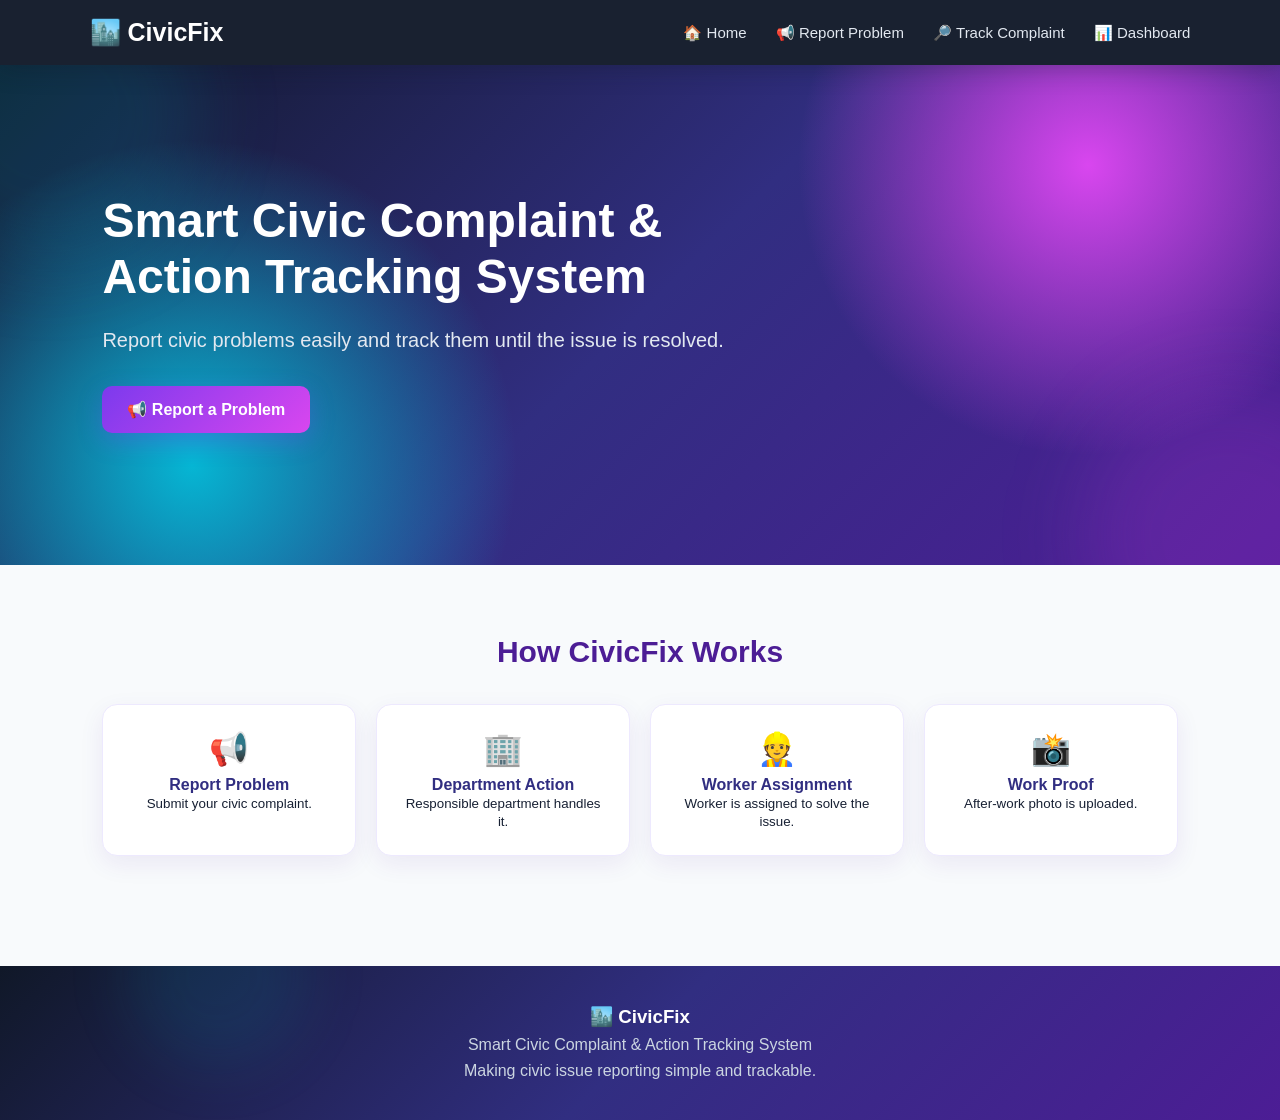
==== index.html @ fc7340d7 "Add files via upload" ====
<!DOCTYPE html>
<html lang="en">

<head>
    <meta charset="UTF-8">

    <meta name="viewport"
          content="width=device-width, initial-scale=1.0">

    <title>CivicFix - Home</title>

    <link rel="stylesheet" href="style.css">
</head>

<body>

<header>

    <div class="logo">
        🏙️ CivicFix
    </div>

    <nav>

        <a href="index.html">
            🏠 Home
        </a>

        <a href="report.html">
            📢 Report Problem
        </a>

        <a href="track.html">
            🔎 Track Complaint
        </a>

        <a href="dashboard.html">
            📊 Dashboard
        </a>

    </nav>

</header>


<section class="hero">

    <div class="hero-text">

        <h1>
            Smart Civic Complaint
            & Action Tracking System
        </h1>

        <p>
            Report civic problems easily and
            track them until the issue is resolved.
        </p>

        <a href="report.html" class="btn">
            📢 Report a Problem
        </a>

    </div>

</section>


<section class="section">

    <h2>
        How CivicFix Works
    </h2>

    <div class="stats">

        <div class="stat-card">
            <h3>📢</h3>
            <p>Report Problem</p>
            <small>
                Submit your civic complaint.
            </small>
        </div>

        <div class="stat-card">
            <h3>🏢</h3>
            <p>Department Action</p>
            <small>
                Responsible department handles it.
            </small>
        </div>

        <div class="stat-card">
            <h3>👷</h3>
            <p>Worker Assignment</p>
            <small>
                Worker is assigned to solve the issue.
            </small>
        </div>

        <div class="stat-card">
            <h3>📸</h3>
            <p>Work Proof</p>
            <small>
                After-work photo is uploaded.
            </small>
        </div>

    </div>

</section>


<footer>

    <h3>
        🏙️ CivicFix
    </h3>

    <p>
        Smart Civic Complaint & Action Tracking System
    </p>

    <p>
        Making civic issue reporting simple and trackable.
    </p>

</footer>

</body>

</html>
---- style.css ----
* {
    margin: 0;
    padding: 0;
    box-sizing: border-box;
    font-family: Arial, sans-serif;
}

html {
    scroll-behavior: smooth;
}

body {
    background: #f8fafc;
    color: #172033;
    overflow-x: hidden;
}


/* =========================
   HEADER
========================= */

header {
    background: rgba(16, 24, 40, 0.96);
    color: white;
    padding: 18px 7%;
    display: flex;
    justify-content: space-between;
    align-items: center;
    position: sticky;
    top: 0;
    z-index: 100;

    box-shadow:
        0 4px 25px rgba(16, 24, 40, 0.30);

    backdrop-filter: blur(12px);

    animation: headerDown 0.8s ease;
}

@keyframes headerDown {

    from {
        opacity: 0;
        transform: translateY(-30px);
    }

    to {
        opacity: 1;
        transform: translateY(0);
    }
}


.logo {
    font-size: 25px;
    font-weight: bold;
    color: white;
    transition: 0.3s;
}

.logo:hover {
    color: #67e8f9;
    transform: scale(1.05);
}


nav a {
    color: #e2e8f0;
    text-decoration: none;
    margin-left: 25px;
    font-size: 15px;
    position: relative;
    transition: 0.3s;
}


nav a::after {
    content: "";
    position: absolute;
    left: 0;
    bottom: -7px;
    width: 0;
    height: 2px;

    background: linear-gradient(
        90deg,
        #06b6d4,
        #d946ef
    );

    transition: 0.3s;
}


nav a:hover {
    color: #67e8f9;
}


nav a:hover::after {
    width: 100%;
}


/* =========================
   HERO
========================= */

.hero {
    min-height: 500px;
    display: flex;
    align-items: center;
    padding: 60px 8%;
    position: relative;
    overflow: hidden;

    background:
        radial-gradient(
            circle at 85% 20%,
            #d946ef 0%,
            transparent 25%
        ),

        radial-gradient(
            circle at 15% 80%,
            #06b6d4 0%,
            transparent 28%
        ),

        linear-gradient(
            135deg,
            #101828,
            #312e81,
            #4c1d95
        );
}


/* glowing background */

.hero::before {
    content: "";
    position: absolute;

    width: 300px;
    height: 300px;

    border-radius: 50%;

    background: rgba(6, 182, 212, 0.15);

    filter: blur(40px);

    top: -100px;
    left: -100px;

    animation: floatingGlow 6s ease-in-out infinite;
}


.hero::after {
    content: "";
    position: absolute;

    width: 300px;
    height: 300px;

    border-radius: 50%;

    background: rgba(217, 70, 239, 0.15);

    filter: blur(40px);

    bottom: -120px;
    right: -100px;

    animation: floatingGlow 7s ease-in-out infinite reverse;
}


@keyframes floatingGlow {

    0% {
        transform: translate(0, 0);
    }

    50% {
        transform: translate(30px, -25px);
    }

    100% {
        transform: translate(0, 0);
    }
}


.hero-text {
    max-width: 700px;
    position: relative;
    z-index: 2;

    animation: heroAppear 1.2s ease-out;
}


@keyframes heroAppear {

    from {
        opacity: 0;
        transform: translateY(45px);
    }

    to {
        opacity: 1;
        transform: translateY(0);
    }
}


.hero h1 {
    font-size: 48px;
    color: white;
    margin-bottom: 20px;
    line-height: 1.15;
}


.hero p {
    font-size: 20px;
    line-height: 1.6;
    margin-bottom: 30px;
    color: #e2e8f0;
}


/* =========================
   BUTTON
========================= */

.btn {
    display: inline-block;
    padding: 14px 25px;

    background:
        linear-gradient(
            135deg,
            #7c3aed,
            #d946ef
        );

    color: white;
    text-decoration: none;
    border-radius: 10px;

    font-weight: bold;

    transition:
        transform 0.3s ease,
        box-shadow 0.3s ease;

    box-shadow:
        0 8px 25px rgba(124, 58, 237, 0.30);

    position: relative;
    overflow: hidden;
}


.btn::before {
    content: "";

    position: absolute;

    top: 0;
    left: -100%;

    width: 100%;
    height: 100%;

    background:
        linear-gradient(
            90deg,
            transparent,
            rgba(255,255,255,0.25),
            transparent
        );

    transition: 0.5s;
}


.btn:hover::before {
    left: 100%;
}


.btn:hover {
    transform: translateY(-5px);

    box-shadow:
        0 15px 35px rgba(124, 58, 237, 0.45);
}


/* =========================
   SECTIONS
========================= */

.section {
    padding: 70px 8%;
    animation: sectionAppear 0.8s ease;
}


@keyframes sectionAppear {

    from {
        opacity: 0;
        transform: translateY(25px);
    }

    to {
        opacity: 1;
        transform: translateY(0);
    }
}


.section h2 {
    text-align: center;
    color: #4c1d95;
    margin-bottom: 35px;
    font-size: 30px;
}


/* =========================
   FORM
========================= */

.form-box {
    max-width: 650px;
    margin: auto;

    background: white;

    padding: 35px;

    border-radius: 18px;

    box-shadow:
        0 10px 35px rgba(76, 29, 149, 0.10);

    border: 1px solid #e9d5ff;

    animation: formAppear 0.9s ease;
}


@keyframes formAppear {

    from {
        opacity: 0;
        transform: scale(0.96) translateY(20px);
    }

    to {
        opacity: 1;
        transform: scale(1) translateY(0);
    }
}


label {
    display: block;

    margin-top: 18px;
    margin-bottom: 7px;

    font-weight: bold;

    color: #312e81;
}


input,
select,
textarea {
    width: 100%;

    padding: 13px;

    border: 1px solid #cbd5e1;

    border-radius: 8px;

    font-size: 15px;

    background: #ffffff;

    color: #172033;

    transition:
        border-color 0.3s,
        box-shadow 0.3s,
        transform 0.2s;
}


input:focus,
select:focus,
textarea:focus {

    outline: none;

    border-color: #7c3aed;

    box-shadow:
        0 0 0 4px rgba(124, 58, 237, 0.10);

    transform: translateY(-2px);
}


textarea {
    height: 120px;
    resize: none;
}


.location-btn {
    margin-top: 10px;

    padding: 10px 15px;

    border: none;

    border-radius: 7px;

    background: #cffafe;

    color: #155e75;

    cursor: pointer;

    font-weight: bold;

    transition: 0.3s;
}


.location-btn:hover {
    background: #a5f3fc;

    transform: translateY(-3px);

    box-shadow:
        0 8px 18px rgba(6, 182, 212, 0.20);
}


.submit-btn {
    width: 100%;

    margin-top: 25px;

    padding: 15px;

    border: none;

    border-radius: 9px;

    background:
        linear-gradient(
            135deg,
            #7c3aed,
            #d946ef
        );

    color: white;

    font-size: 17px;

    font-weight: bold;

    cursor: pointer;

    box-shadow:
        0 8px 20px rgba(124, 58, 237, 0.25);

    transition:
        transform 0.3s,
        box-shadow 0.3s;
}


.submit-btn:hover {
    transform: translateY(-4px);

    box-shadow:
        0 14px 30px rgba(124, 58, 237, 0.40);
}


/* =========================
   SUCCESS
========================= */

.success-box {

    display: none;

    max-width: 600px;

    margin: 30px auto;

    padding: 30px;

    text-align: center;

    background: #ecfdf5;

    border: 1px solid #a7f3d0;

    border-radius: 14px;

    animation: successPop 0.6s ease;
}


@keyframes successPop {

    from {
        opacity: 0;
        transform: scale(0.85);
    }

    to {
        opacity: 1;
        transform: scale(1);
    }
}


.success-box h1 {
    color: #047857;
    margin: 15px;
}


/* =========================
   TRACK
========================= */

.track-box {

    max-width: 600px;

    margin: auto;

    display: flex;

    gap: 10px;

    animation: formAppear 0.8s ease;
}


.track-box input {
    flex: 1;
}


.track-box button {

    padding: 12px 20px;

    background:
        linear-gradient(
            135deg,
            #7c3aed,
            #d946ef
        );

    color: white;

    border: none;

    border-radius: 8px;

    cursor: pointer;

    font-weight: bold;

    transition: 0.3s;
}


.track-box button:hover {

    transform: translateY(-3px);

    box-shadow:
        0 10px 25px rgba(124, 58, 237, 0.30);
}


#trackingResult {

    max-width: 600px;

    margin: 30px auto;
}


/* =========================
   STATUS CARD
========================= */

.status-card {

    background: white;

    padding: 25px;

    border-radius: 14px;

    box-shadow:
        0 8px 25px rgba(76, 29, 149, 0.08);

    border: 1px solid #e9d5ff;

    animation: successPop 0.6s ease;
}


.status-card h3 {

    color: #6d28d9;

    margin-bottom: 10px;
}


.status {

    display: inline-block;

    margin-top: 15px;

    padding: 8px 15px;

    border-radius: 20px;

    background: #fef3c7;

    color: #92400e;

    animation: statusPulse 2s infinite;
}


@keyframes statusPulse {

    0%,
    100% {
        box-shadow: 0 0 0 rgba(217, 70, 239, 0);
    }

    50% {
        box-shadow:
            0 0 15px rgba(217, 70, 239, 0.20);
    }
}


/* =========================
   DASHBOARD
========================= */

.stats {

    display: grid;

    grid-template-columns:
        repeat(4, 1fr);

    gap: 20px;

    margin-bottom: 40px;
}


.stat-card {

    background: white;

    padding: 25px;

    text-align: center;

    border-radius: 15px;

    box-shadow:
        0 8px 25px rgba(76, 29, 149, 0.08);

    border: 1px solid #ede9fe;

    transition:
        transform 0.35s ease,
        box-shadow 0.35s ease,
        border-color 0.35s ease;

    animation: cardAppear 0.8s ease backwards;
}


.stat-card:nth-child(1) {
    animation-delay: 0.1s;
}

.stat-card:nth-child(2) {
    animation-delay: 0.2s;
}

.stat-card:nth-child(3) {
    animation-delay: 0.3s;
}

.stat-card:nth-child(4) {
    animation-delay: 0.4s;
}


@keyframes cardAppear {

    from {
        opacity: 0;
        transform: translateY(30px);
    }

    to {
        opacity: 1;
        transform: translateY(0);
    }
}


.stat-card:hover {

    transform:
        translateY(-8px)
        scale(1.02);

    border-color: #c4b5fd;

    box-shadow:
        0 18px 40px rgba(124, 58, 237, 0.16);
}


.stat-card h3 {

    font-size: 32px;

    color: #7c3aed;

    transition: 0.3s;
}


.stat-card:hover h3 {

    transform: scale(1.15);

    color: #d946ef;
}


.stat-card p {

    margin-top: 8px;

    font-weight: bold;

    color: #312e81;
}


/* =========================
   TABLE
========================= */

.table-container {
    overflow-x: auto;

    animation: formAppear 0.8s ease;
}


table {

    width: 100%;

    border-collapse: collapse;

    background: white;

    border-radius: 12px;

    overflow: hidden;

    box-shadow:
        0 8px 25px rgba(76, 29, 149, 0.08);
}


th,
td {

    padding: 15px;

    border-bottom:
        1px solid #e2e8f0;

    text-align: left;
}


th {

    background:
        linear-gradient(
            135deg,
            #312e81,
            #4c1d95
        );

    color: white;
}


tr {

    transition: 0.25s;
}


tr:hover td {

    background: #faf5ff;

    transform: scale(1.005);
}


/* =========================
   FOOTER
========================= */

footer {

    background:
        linear-gradient(
            135deg,
            #101828,
            #312e81,
            #4c1d95
        );

    color: white;

    text-align: center;

    padding: 40px;

    position: relative;

    overflow: hidden;
}


footer::before {

    content: "";

    position: absolute;

    width: 180px;
    height: 180px;

    border-radius: 50%;

    background:
        rgba(6, 182, 212, 0.10);

    filter: blur(30px);

    top: -80px;
    left: 10%;

    animation:
        floatingGlow 6s infinite;
}


footer p {

    margin-top: 8px;

    color: #cbd5e1;

    position: relative;
}


/* =========================
   MOBILE
========================= */

@media (max-width: 768px) {

    header {

        flex-direction: column;

        gap: 15px;
    }


    nav {

        text-align: center;
    }


    nav a {

        margin: 5px;

        font-size: 13px;

        display: inline-block;
    }


    .hero {

        min-height: 450px;

        padding:
            50px 6%;
    }


    .hero h1 {

        font-size: 35px;
    }


    .hero p {

        font-size: 17px;
    }


    .stats {

        grid-template-columns:
            1fr 1fr;
    }


    .track-box {

        flex-direction: column;
    }


    .section {

        padding:
            50px 5%;
    }
}


@media (max-width: 480px) {

    .stats {

        grid-template-columns: 1fr;
    }


    .hero h1 {

        font-size: 30px;
    }


    .section h2 {

        font-size: 25px;
    }


    .form-box {

        padding: 22px;
    }
}
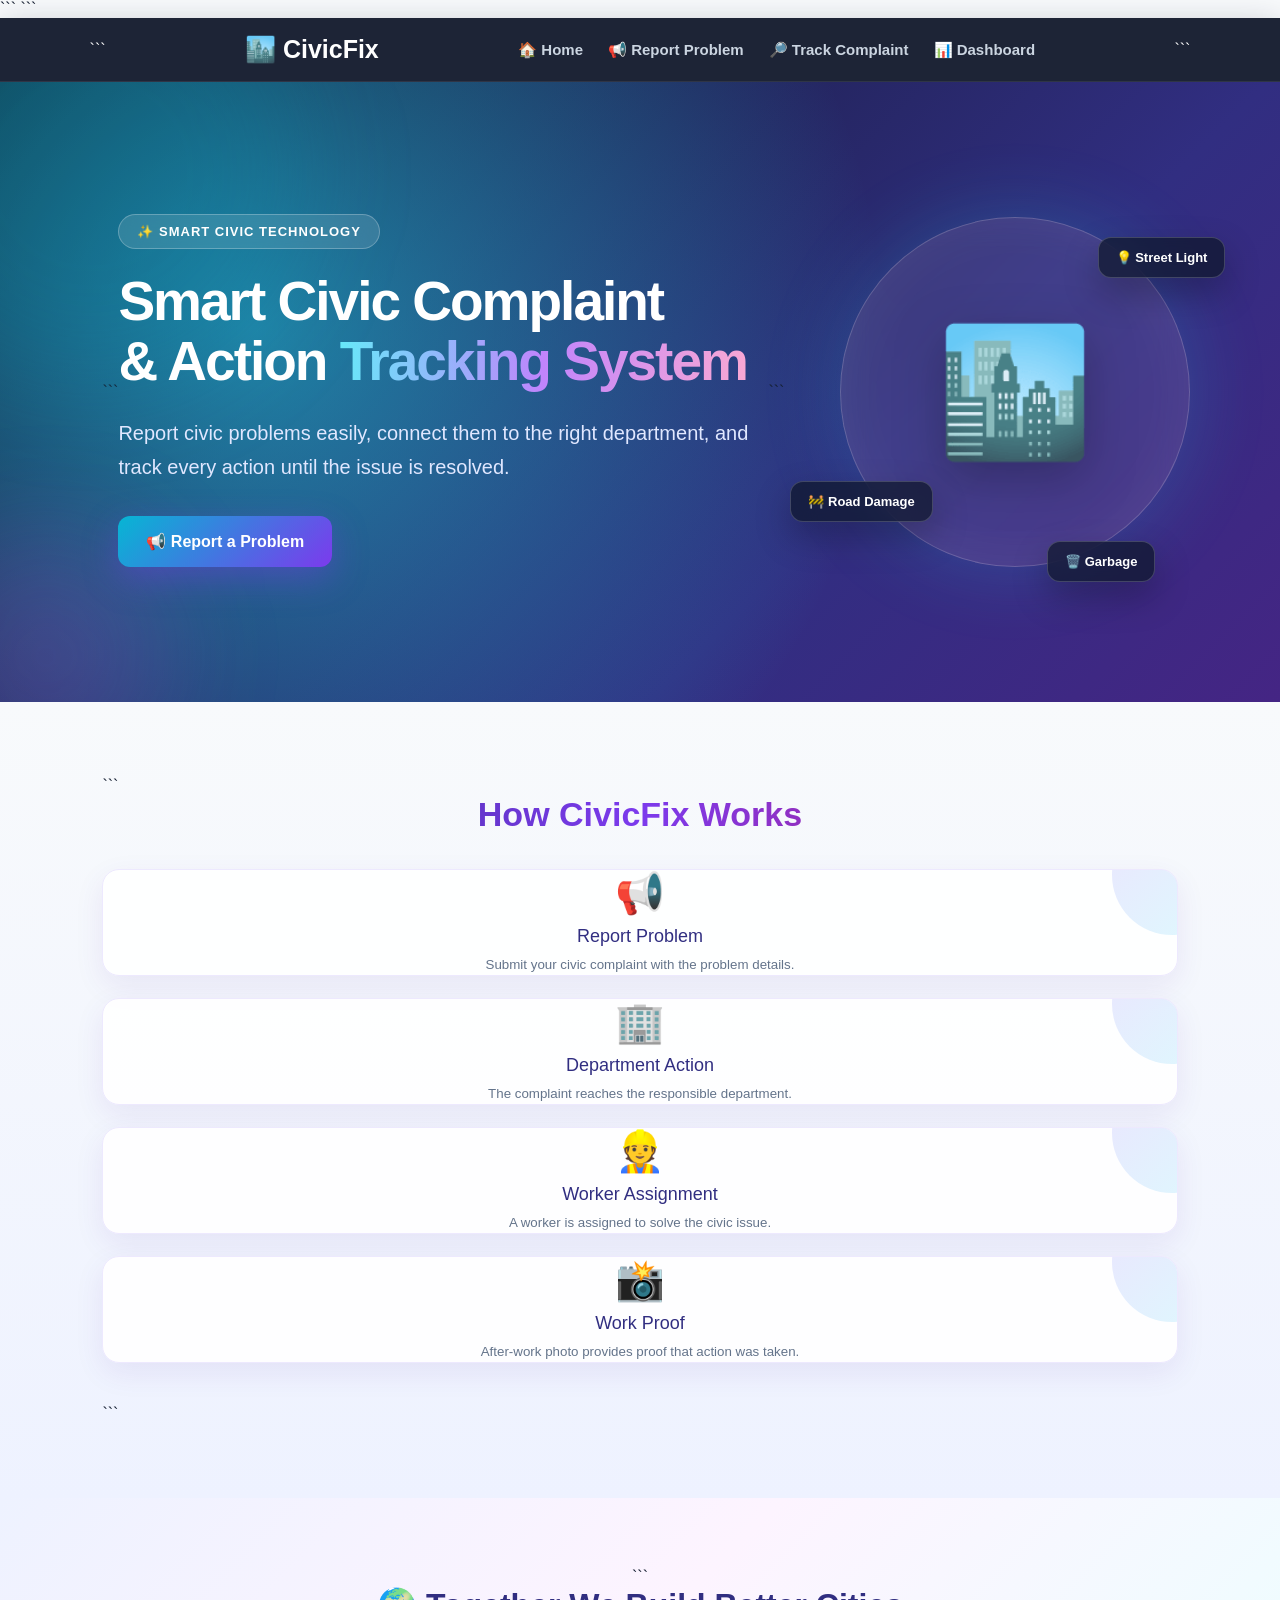
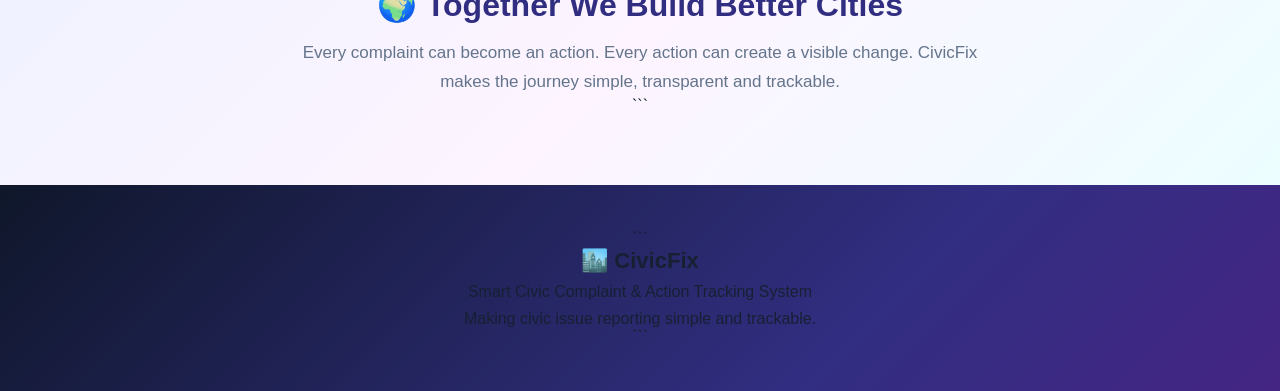
==== commit 55607dcf: "Update CivicFix website" ====
--- a/index.html
+++ b/index.html
@@ -1,132 +1,1043 @@
-<!DOCTYPE html>
-<html lang="en">
-
-<head>
-    <meta charset="UTF-8">
-
-    <meta name="viewport"
-          content="width=device-width, initial-scale=1.0">
-
-    <title>CivicFix - Home</title>
-
-    <link rel="stylesheet" href="style.css">
-</head>
-
-<body>
-
-<header>
-
-    <div class="logo">
-        🏙️ CivicFix
-    </div>
-
-    <nav>
-
-        <a href="index.html">
-            🏠 Home
-        </a>
-
-        <a href="report.html">
-            📢 Report Problem
-        </a>
-
-        <a href="track.html">
-            🔎 Track Complaint
-        </a>
-
-        <a href="dashboard.html">
-            📊 Dashboard
-        </a>
-
-    </nav>
-
-</header>
-
-
-<section class="hero">
-
-    <div class="hero-text">
-
-        <h1>
-            Smart Civic Complaint
-            & Action Tracking System
-        </h1>
-
-        <p>
-            Report civic problems easily and
-            track them until the issue is resolved.
-        </p>
-
-        <a href="report.html" class="btn">
-            📢 Report a Problem
-        </a>
-
-    </div>
-
-</section>
-
-
-<section class="section">
-
-    <h2>
-        How CivicFix Works
-    </h2>
-
-    <div class="stats">
-
-        <div class="stat-card">
-            <h3>📢</h3>
-            <p>Report Problem</p>
-            <small>
-                Submit your civic complaint.
-            </small>
-        </div>
-
-        <div class="stat-card">
-            <h3>🏢</h3>
-            <p>Department Action</p>
-            <small>
-                Responsible department handles it.
-            </small>
-        </div>
-
-        <div class="stat-card">
-            <h3>👷</h3>
-            <p>Worker Assignment</p>
-            <small>
-                Worker is assigned to solve the issue.
-            </small>
-        </div>
-
-        <div class="stat-card">
-            <h3>📸</h3>
-            <p>Work Proof</p>
-            <small>
-                After-work photo is uploaded.
-            </small>
-        </div>
-
-    </div>
-
-</section>
-
-
-<footer>
-
-    <h3>
-        🏙️ CivicFix
-    </h3>
-
-    <p>
-        Smart Civic Complaint & Action Tracking System
-    </p>
-
-    <p>
-        Making civic issue reporting simple and trackable.
-    </p>
-
-</footer>
-
-</body>
-
-</html>+<!DOCTYPE html>
+
+<html lang="en">
+
+<head>
+    <meta charset="UTF-8">
+
+```
+<meta name="viewport"
+      content="width=device-width, initial-scale=1.0">
+
+<title>CivicFix - Smart Civic Platform</title>
+
+<link rel="stylesheet" href="style.css">
+
+<style>
+
+    /* ==============================
+       UNIQUE HOME PAGE
+    ============================== */
+
+    .hero {
+        min-height: 620px;
+        position: relative;
+        overflow: hidden;
+        display: flex;
+        align-items: center;
+        padding: 80px 8%;
+
+        background:
+            radial-gradient(
+                circle at 10% 20%,
+                rgba(34,211,238,0.55),
+                transparent 25%
+            ),
+            radial-gradient(
+                circle at 90% 15%,
+                rgba(244,114,182,0.55),
+                transparent 28%
+            ),
+            radial-gradient(
+                circle at 80% 90%,
+                rgba(167,139,250,0.45),
+                transparent 30%
+            ),
+            linear-gradient(
+                135deg,
+                #0f172a,
+                #312e81,
+                #581c87,
+                #831843
+            );
+
+        background-size: 200% 200%;
+        animation: heroGradient 10s ease infinite;
+    }
+
+    @keyframes heroGradient {
+
+        0% {
+            background-position: 0% 50%;
+        }
+
+        50% {
+            background-position: 100% 50%;
+        }
+
+        100% {
+            background-position: 0% 50%;
+        }
+    }
+
+
+    /* Floating circles */
+
+    .hero::before {
+        content: "";
+        position: absolute;
+
+        width: 420px;
+        height: 420px;
+
+        border-radius: 50%;
+
+        border: 1px solid rgba(255,255,255,0.18);
+
+        right: -120px;
+        top: -120px;
+
+        animation: circleRotate 12s linear infinite;
+    }
+
+    .hero::after {
+        content: "";
+        position: absolute;
+
+        width: 250px;
+        height: 250px;
+
+        border-radius: 50%;
+
+        border: 1px solid rgba(255,255,255,0.16);
+
+        left: -80px;
+        bottom: -80px;
+
+        animation: circleRotate 9s linear infinite reverse;
+    }
+
+    @keyframes circleRotate {
+
+        from {
+            transform: rotate(0deg) scale(1);
+        }
+
+        50% {
+            transform: rotate(180deg) scale(1.12);
+        }
+
+        to {
+            transform: rotate(360deg) scale(1);
+        }
+    }
+
+
+    /* Hero content */
+
+    .hero-text {
+        position: relative;
+        z-index: 5;
+
+        max-width: 760px;
+
+        animation:
+            heroContent 1.2s
+            cubic-bezier(.17,.67,.35,1.2);
+    }
+
+    @keyframes heroContent {
+
+        from {
+            opacity: 0;
+            transform:
+                translateY(70px)
+                scale(0.92);
+        }
+
+        to {
+            opacity: 1;
+            transform:
+                translateY(0)
+                scale(1);
+        }
+    }
+
+
+    /* Small badge */
+
+    .hero-text::before {
+        content:
+            "✨ SMART CIVIC TECHNOLOGY";
+
+        display: inline-block;
+
+        padding: 9px 18px;
+
+        margin-bottom: 22px;
+
+        border-radius: 50px;
+
+        color: white;
+
+        font-size: 13px;
+        font-weight: 700;
+
+        letter-spacing: 1px;
+
+        background:
+            rgba(255,255,255,0.12);
+
+        border:
+            1px solid
+            rgba(255,255,255,0.25);
+
+        backdrop-filter: blur(12px);
+
+        animation:
+            badgeFloat 3s ease-in-out infinite;
+    }
+
+    @keyframes badgeFloat {
+
+        0%,100% {
+            transform: translateY(0);
+        }
+
+        50% {
+            transform: translateY(-7px);
+        }
+    }
+
+
+    /* Main heading */
+
+    .hero h1 {
+
+        font-size: 55px;
+
+        line-height: 1.1;
+
+        color: white;
+
+        margin-bottom: 24px;
+
+        letter-spacing: -2px;
+
+        max-width: 780px;
+
+        animation:
+            titleGlow
+            3s ease-in-out infinite alternate;
+    }
+
+    @keyframes titleGlow {
+
+        from {
+            text-shadow:
+                0 0 0 rgba(103,232,249,0);
+        }
+
+        to {
+            text-shadow:
+                0 0 30px
+                rgba(103,232,249,0.28);
+        }
+    }
+
+
+    /* Gradient words */
+
+    .hero h1 span {
+        background:
+            linear-gradient(
+                90deg,
+                #67e8f9,
+                #c084fc,
+                #f9a8d4
+            );
+
+        -webkit-background-clip: text;
+        -webkit-text-fill-color: transparent;
+
+        background-clip: text;
+    }
+
+
+    .hero p {
+
+        font-size: 20px;
+
+        line-height: 1.7;
+
+        color: #e0e7ff;
+
+        max-width: 650px;
+
+        margin-bottom: 32px;
+
+        animation:
+            paragraphReveal
+            1.5s ease;
+    }
+
+    @keyframes paragraphReveal {
+
+        from {
+            opacity: 0;
+            transform: translateY(25px);
+        }
+
+        to {
+            opacity: 1;
+            transform: translateY(0);
+        }
+    }
+
+
+    /* Main button */
+
+    .hero .btn {
+
+        padding: 16px 28px;
+
+        border-radius: 12px;
+
+        background:
+            linear-gradient(
+                135deg,
+                #06b6d4,
+                #7c3aed,
+                #ec4899
+            );
+
+        background-size: 200% 200%;
+
+        box-shadow:
+            0 12px 35px
+            rgba(124,58,237,0.4);
+
+        animation:
+            buttonGradient
+            4s ease infinite;
+
+        transition: 0.35s;
+    }
+
+    @keyframes buttonGradient {
+
+        0% {
+            background-position: 0% 50%;
+        }
+
+        50% {
+            background-position: 100% 50%;
+        }
+
+        100% {
+            background-position: 0% 50%;
+        }
+    }
+
+    .hero .btn:hover {
+
+        transform:
+            translateY(-7px)
+            scale(1.05);
+
+        box-shadow:
+            0 20px 50px
+            rgba(236,72,153,0.45);
+    }
+
+
+    /* ==============================
+       FLOATING CITY VISUAL
+    ============================== */
+
+    .hero-visual {
+
+        position: absolute;
+
+        right: 7%;
+
+        top: 50%;
+
+        transform: translateY(-50%);
+
+        width: 350px;
+        height: 350px;
+
+        z-index: 4;
+    }
+
+
+    .city-orb {
+
+        width: 100%;
+        height: 100%;
+
+        border-radius: 50%;
+
+        display: flex;
+
+        align-items: center;
+
+        justify-content: center;
+
+        background:
+            rgba(255,255,255,0.08);
+
+        border:
+            1px solid
+            rgba(255,255,255,0.20);
+
+        backdrop-filter: blur(15px);
+
+        box-shadow:
+            0 0 80px
+            rgba(34,211,238,0.20),
+
+            inset 0 0 60px
+            rgba(255,255,255,0.06);
+
+        animation:
+            orbFloat
+            5s ease-in-out infinite;
+    }
+
+    @keyframes orbFloat {
+
+        0%,100% {
+            transform: translateY(0);
+        }
+
+        50% {
+            transform: translateY(-18px);
+        }
+    }
+
+
+    .city-icon {
+
+        font-size: 125px;
+
+        filter:
+            drop-shadow(
+                0 15px 25px
+                rgba(0,0,0,0.25)
+            );
+
+        animation:
+            cityPulse
+            3s ease-in-out infinite;
+    }
+
+    @keyframes cityPulse {
+
+        0%,100% {
+            transform: scale(1);
+        }
+
+        50% {
+            transform: scale(1.08);
+        }
+    }
+
+
+    /* Floating problem cards */
+
+    .floating-problem {
+
+        position: absolute;
+
+        padding: 12px 17px;
+
+        border-radius: 13px;
+
+        color: white;
+
+        background:
+            rgba(15,23,42,0.72);
+
+        border:
+            1px solid
+            rgba(255,255,255,0.18);
+
+        backdrop-filter: blur(12px);
+
+        box-shadow:
+            0 15px 35px
+            rgba(0,0,0,0.25);
+
+        font-size: 13px;
+
+        font-weight: 700;
+
+        white-space: nowrap;
+    }
+
+    .problem-one {
+
+        top: 20px;
+        right: -35px;
+
+        animation:
+            problemFloat
+            4s ease-in-out infinite;
+    }
+
+    .problem-two {
+
+        bottom: 45px;
+        left: -50px;
+
+        animation:
+            problemFloat
+            4s ease-in-out infinite 1s;
+    }
+
+    .problem-three {
+
+        bottom: -15px;
+        right: 35px;
+
+        animation:
+            problemFloat
+            4s ease-in-out infinite 2s;
+    }
+
+    @keyframes problemFloat {
+
+        0%,100% {
+            transform: translateY(0);
+        }
+
+        50% {
+            transform: translateY(-11px);
+        }
+    }
+
+
+    /* ==============================
+       HOW IT WORKS
+    ============================== */
+
+    .section {
+
+        background:
+            linear-gradient(
+                180deg,
+                #f8fafc,
+                #eef2ff
+            );
+    }
+
+
+    .section h2 {
+
+        font-size: 34px;
+
+        background:
+            linear-gradient(
+                90deg,
+                #312e81,
+                #7c3aed,
+                #be185d
+            );
+
+        -webkit-background-clip: text;
+        -webkit-text-fill-color: transparent;
+
+        background-clip: text;
+    }
+
+
+    /* Cards */
+
+    .stats {
+
+        max-width: 1150px;
+
+        margin-left: auto;
+        margin-right: auto;
+    }
+
+
+    .stat-card {
+
+        position: relative;
+
+        overflow: hidden;
+
+        background:
+            rgba(255,255,255,0.95);
+
+        transition:
+            transform 0.4s ease,
+            box-shadow 0.4s ease;
+    }
+
+
+    .stat-card::before {
+
+        content: "";
+
+        position: absolute;
+
+        width: 120px;
+        height: 120px;
+
+        border-radius: 50%;
+
+        right: -55px;
+        top: -55px;
+
+        background:
+            linear-gradient(
+                135deg,
+                #a78bfa,
+                #67e8f9
+            );
+
+        opacity: 0.22;
+
+        transition: 0.5s;
+    }
+
+
+    .stat-card:hover {
+
+        transform:
+            translateY(-12px)
+            scale(1.03);
+
+        box-shadow:
+            0 25px 55px
+            rgba(76,29,149,0.18);
+    }
+
+
+    .stat-card:hover::before {
+
+        transform: scale(1.7);
+
+        opacity: 0.35;
+    }
+
+
+    .stat-card h3 {
+
+        font-size: 40px;
+
+        transition:
+            transform 0.4s ease;
+    }
+
+
+    .stat-card:hover h3 {
+
+        transform:
+            scale(1.2)
+            rotate(-5deg);
+    }
+
+
+    .stat-card p {
+
+        font-size: 18px;
+
+        color: #312e81;
+    }
+
+
+    .stat-card small {
+
+        display: block;
+
+        margin-top: 8px;
+
+        color: #64748b;
+
+        line-height: 1.5;
+    }
+
+
+    /* ==============================
+       FOOTER
+    ============================== */
+
+    footer {
+
+        background:
+            linear-gradient(
+                135deg,
+                #0f172a,
+                #312e81,
+                #581c87,
+                #831843
+            );
+
+        background-size: 200% 200%;
+
+        animation:
+            footerGradient
+            8s ease infinite;
+    }
+
+    @keyframes footerGradient {
+
+        0% {
+            background-position: 0% 50%;
+        }
+
+        50% {
+            background-position: 100% 50%;
+        }
+
+        100% {
+            background-position: 0% 50%;
+        }
+    }
+
+
+    /* ==============================
+       MOBILE
+    ============================== */
+
+    @media (max-width: 900px) {
+
+        .hero-visual {
+
+            right: -90px;
+
+            opacity: 0.25;
+        }
+
+        .hero h1 {
+
+            font-size: 46px;
+        }
+    }
+
+
+    @media (max-width: 600px) {
+
+        .hero {
+
+            min-height: 600px;
+
+            padding:
+                60px 6%;
+        }
+
+        .hero h1 {
+
+            font-size: 36px;
+
+            letter-spacing: -1px;
+        }
+
+        .hero p {
+
+            font-size: 17px;
+        }
+
+        .hero-visual {
+
+            width: 280px;
+            height: 280px;
+
+            right: -100px;
+
+            top: 75%;
+        }
+
+        .city-icon {
+
+            font-size: 95px;
+        }
+    }
+
+</style>
+```
+
+</head>
+
+<body>
+
+<header>
+
+```
+<div class="logo">
+    🏙️ CivicFix
+</div>
+
+
+<nav>
+
+    <a href="index.html">
+        🏠 Home
+    </a>
+
+    <a href="report.html">
+        📢 Report Problem
+    </a>
+
+    <a href="track.html">
+        🔎 Track Complaint
+    </a>
+
+    <a href="dashboard.html">
+        📊 Dashboard
+    </a>
+
+</nav>
+```
+
+</header>
+
+<!-- =========================
+     HERO SECTION
+========================= -->
+
+<section class="hero">
+
+```
+<div class="hero-text">
+
+    <h1>
+
+        Smart Civic Complaint
+
+        <br>
+
+        & Action
+
+        <span>
+            Tracking System
+        </span>
+
+    </h1>
+
+
+    <p>
+
+        Report civic problems easily,
+        connect them to the right department,
+        and track every action until the
+        issue is resolved.
+
+    </p>
+
+
+    <a
+        href="report.html"
+        class="btn"
+    >
+
+        📢 Report a Problem
+
+    </a>
+
+</div>
+
+
+
+<!-- Floating city visual -->
+
+<div class="hero-visual">
+
+    <div class="city-orb">
+
+        <div class="city-icon">
+            🏙️
+        </div>
+
+    </div>
+
+
+    <div class="floating-problem problem-one">
+        💡 Street Light
+    </div>
+
+
+    <div class="floating-problem problem-two">
+        🚧 Road Damage
+    </div>
+
+
+    <div class="floating-problem problem-three">
+        🗑️ Garbage
+    </div>
+
+</div>
+```
+
+</section>
+
+<!-- =========================
+     HOW CIVICFIX WORKS
+========================= -->
+
+<section class="section">
+
+```
+<h2>
+    How CivicFix Works
+</h2>
+
+
+<div class="stats">
+
+
+    <div class="stat-card">
+
+        <h3>
+            📢
+        </h3>
+
+        <p>
+            Report Problem
+        </p>
+
+        <small>
+            Submit your civic complaint
+            with the problem details.
+        </small>
+
+    </div>
+
+
+
+    <div class="stat-card">
+
+        <h3>
+            🏢
+        </h3>
+
+        <p>
+            Department Action
+        </p>
+
+        <small>
+            The complaint reaches the
+            responsible department.
+        </small>
+
+    </div>
+
+
+
+    <div class="stat-card">
+
+        <h3>
+            👷
+        </h3>
+
+        <p>
+            Worker Assignment
+        </p>
+
+        <small>
+            A worker is assigned to
+            solve the civic issue.
+        </small>
+
+    </div>
+
+
+
+    <div class="stat-card">
+
+        <h3>
+            📸
+        </h3>
+
+        <p>
+            Work Proof
+        </p>
+
+        <small>
+            After-work photo provides
+            proof that action was taken.
+        </small>
+
+    </div>
+
+
+</div>
+```
+
+</section>
+
+<!-- =========================
+     EXTRA CIVIC MESSAGE
+========================= -->
+
+<section
+    style="
+        padding:70px 8%;
+        text-align:center;
+        background:
+        linear-gradient(
+            135deg,
+            #eef2ff,
+            #fdf4ff,
+            #ecfeff
+        );
+    "
+>
+
+```
+<h2
+    style="
+        color:#312e81;
+        font-size:32px;
+        margin-bottom:15px;
+    "
+>
+
+    🌍 Together We Build
+    Better Cities
+
+</h2>
+
+
+<p
+    style="
+        max-width:700px;
+        margin:auto;
+        color:#64748b;
+        font-size:17px;
+        line-height:1.7;
+    "
+>
+
+    Every complaint can become an action.
+    Every action can create a visible change.
+    CivicFix makes the journey simple,
+    transparent and trackable.
+
+</p>
+```
+
+</section>
+
+<!-- =========================
+     FOOTER
+========================= -->
+
+<footer>
+
+```
+<h3>
+    🏙️ CivicFix
+</h3>
+
+
+<p>
+    Smart Civic Complaint & Action Tracking System
+</p>
+
+
+<p>
+    Making civic issue reporting simple and trackable.
+</p>
+```
+
+</footer>
+
+</body>
+
+</html>
--- a/style.css
+++ b/style.css
@@ -1,1015 +1,1597 @@
-* {
-    margin: 0;
-    padding: 0;
-    box-sizing: border-box;
-    font-family: Arial, sans-serif;
-}
-
-html {
-    scroll-behavior: smooth;
-}
-
-body {
-    background: #f8fafc;
-    color: #172033;
-    overflow-x: hidden;
-}
-
-
-/* =========================
-   HEADER
-========================= */
-
-header {
-    background: rgba(16, 24, 40, 0.96);
-    color: white;
-    padding: 18px 7%;
-    display: flex;
-    justify-content: space-between;
-    align-items: center;
-    position: sticky;
-    top: 0;
-    z-index: 100;
-
-    box-shadow:
-        0 4px 25px rgba(16, 24, 40, 0.30);
-
-    backdrop-filter: blur(12px);
-
-    animation: headerDown 0.8s ease;
-}
-
-@keyframes headerDown {
-
-    from {
-        opacity: 0;
-        transform: translateY(-30px);
-    }
-
-    to {
-        opacity: 1;
-        transform: translateY(0);
-    }
-}
-
-
-.logo {
-    font-size: 25px;
-    font-weight: bold;
-    color: white;
-    transition: 0.3s;
-}
-
-.logo:hover {
-    color: #67e8f9;
-    transform: scale(1.05);
-}
-
-
-nav a {
-    color: #e2e8f0;
-    text-decoration: none;
-    margin-left: 25px;
-    font-size: 15px;
-    position: relative;
-    transition: 0.3s;
-}
-
-
-nav a::after {
-    content: "";
-    position: absolute;
-    left: 0;
-    bottom: -7px;
-    width: 0;
-    height: 2px;
-
-    background: linear-gradient(
-        90deg,
-        #06b6d4,
-        #d946ef
-    );
-
-    transition: 0.3s;
-}
-
-
-nav a:hover {
-    color: #67e8f9;
-}
-
-
-nav a:hover::after {
-    width: 100%;
-}
-
-
-/* =========================
-   HERO
-========================= */
-
-.hero {
-    min-height: 500px;
-    display: flex;
-    align-items: center;
-    padding: 60px 8%;
-    position: relative;
-    overflow: hidden;
-
-    background:
-        radial-gradient(
-            circle at 85% 20%,
-            #d946ef 0%,
-            transparent 25%
-        ),
-
-        radial-gradient(
-            circle at 15% 80%,
-            #06b6d4 0%,
-            transparent 28%
-        ),
-
-        linear-gradient(
-            135deg,
-            #101828,
-            #312e81,
-            #4c1d95
-        );
-}
-
-
-/* glowing background */
-
-.hero::before {
-    content: "";
-    position: absolute;
-
-    width: 300px;
-    height: 300px;
-
-    border-radius: 50%;
-
-    background: rgba(6, 182, 212, 0.15);
-
-    filter: blur(40px);
-
-    top: -100px;
-    left: -100px;
-
-    animation: floatingGlow 6s ease-in-out infinite;
-}
-
-
-.hero::after {
-    content: "";
-    position: absolute;
-
-    width: 300px;
-    height: 300px;
-
-    border-radius: 50%;
-
-    background: rgba(217, 70, 239, 0.15);
-
-    filter: blur(40px);
-
-    bottom: -120px;
-    right: -100px;
-
-    animation: floatingGlow 7s ease-in-out infinite reverse;
-}
-
-
-@keyframes floatingGlow {
-
-    0% {
-        transform: translate(0, 0);
-    }
-
-    50% {
-        transform: translate(30px, -25px);
-    }
-
-    100% {
-        transform: translate(0, 0);
-    }
-}
-
-
-.hero-text {
-    max-width: 700px;
-    position: relative;
-    z-index: 2;
-
-    animation: heroAppear 1.2s ease-out;
-}
-
-
-@keyframes heroAppear {
-
-    from {
-        opacity: 0;
-        transform: translateY(45px);
-    }
-
-    to {
-        opacity: 1;
-        transform: translateY(0);
-    }
-}
-
-
-.hero h1 {
-    font-size: 48px;
-    color: white;
-    margin-bottom: 20px;
-    line-height: 1.15;
-}
-
-
-.hero p {
-    font-size: 20px;
-    line-height: 1.6;
-    margin-bottom: 30px;
-    color: #e2e8f0;
-}
-
-
-/* =========================
-   BUTTON
-========================= */
-
-.btn {
-    display: inline-block;
-    padding: 14px 25px;
-
-    background:
-        linear-gradient(
-            135deg,
-            #7c3aed,
-            #d946ef
-        );
-
-    color: white;
-    text-decoration: none;
-    border-radius: 10px;
-
-    font-weight: bold;
-
-    transition:
-        transform 0.3s ease,
-        box-shadow 0.3s ease;
-
-    box-shadow:
-        0 8px 25px rgba(124, 58, 237, 0.30);
-
-    position: relative;
-    overflow: hidden;
-}
-
-
-.btn::before {
-    content: "";
-
-    position: absolute;
-
-    top: 0;
-    left: -100%;
-
-    width: 100%;
-    height: 100%;
-
-    background:
-        linear-gradient(
-            90deg,
-            transparent,
-            rgba(255,255,255,0.25),
-            transparent
-        );
-
-    transition: 0.5s;
-}
-
-
-.btn:hover::before {
-    left: 100%;
-}
-
-
-.btn:hover {
-    transform: translateY(-5px);
-
-    box-shadow:
-        0 15px 35px rgba(124, 58, 237, 0.45);
-}
-
-
-/* =========================
-   SECTIONS
-========================= */
-
-.section {
-    padding: 70px 8%;
-    animation: sectionAppear 0.8s ease;
-}
-
-
-@keyframes sectionAppear {
-
-    from {
-        opacity: 0;
-        transform: translateY(25px);
-    }
-
-    to {
-        opacity: 1;
-        transform: translateY(0);
-    }
-}
-
-
-.section h2 {
-    text-align: center;
-    color: #4c1d95;
-    margin-bottom: 35px;
-    font-size: 30px;
-}
-
-
-/* =========================
-   FORM
-========================= */
-
-.form-box {
-    max-width: 650px;
-    margin: auto;
-
-    background: white;
-
-    padding: 35px;
-
-    border-radius: 18px;
-
-    box-shadow:
-        0 10px 35px rgba(76, 29, 149, 0.10);
-
-    border: 1px solid #e9d5ff;
-
-    animation: formAppear 0.9s ease;
-}
-
-
-@keyframes formAppear {
-
-    from {
-        opacity: 0;
-        transform: scale(0.96) translateY(20px);
-    }
-
-    to {
-        opacity: 1;
-        transform: scale(1) translateY(0);
-    }
-}
-
-
-label {
-    display: block;
-
-    margin-top: 18px;
-    margin-bottom: 7px;
-
-    font-weight: bold;
-
-    color: #312e81;
-}
-
-
-input,
-select,
-textarea {
-    width: 100%;
-
-    padding: 13px;
-
-    border: 1px solid #cbd5e1;
-
-    border-radius: 8px;
-
-    font-size: 15px;
-
-    background: #ffffff;
-
-    color: #172033;
-
-    transition:
-        border-color 0.3s,
-        box-shadow 0.3s,
-        transform 0.2s;
-}
-
-
-input:focus,
-select:focus,
-textarea:focus {
-
-    outline: none;
-
-    border-color: #7c3aed;
-
-    box-shadow:
-        0 0 0 4px rgba(124, 58, 237, 0.10);
-
-    transform: translateY(-2px);
-}
-
-
-textarea {
-    height: 120px;
-    resize: none;
-}
-
-
-.location-btn {
-    margin-top: 10px;
-
-    padding: 10px 15px;
-
-    border: none;
-
-    border-radius: 7px;
-
-    background: #cffafe;
-
-    color: #155e75;
-
-    cursor: pointer;
-
-    font-weight: bold;
-
-    transition: 0.3s;
-}
-
-
-.location-btn:hover {
-    background: #a5f3fc;
-
-    transform: translateY(-3px);
-
-    box-shadow:
-        0 8px 18px rgba(6, 182, 212, 0.20);
-}
-
-
-.submit-btn {
-    width: 100%;
-
-    margin-top: 25px;
-
-    padding: 15px;
-
-    border: none;
-
-    border-radius: 9px;
-
-    background:
-        linear-gradient(
-            135deg,
-            #7c3aed,
-            #d946ef
-        );
-
-    color: white;
-
-    font-size: 17px;
-
-    font-weight: bold;
-
-    cursor: pointer;
-
-    box-shadow:
-        0 8px 20px rgba(124, 58, 237, 0.25);
-
-    transition:
-        transform 0.3s,
-        box-shadow 0.3s;
-}
-
-
-.submit-btn:hover {
-    transform: translateY(-4px);
-
-    box-shadow:
-        0 14px 30px rgba(124, 58, 237, 0.40);
-}
-
-
-/* =========================
-   SUCCESS
-========================= */
-
-.success-box {
-
-    display: none;
-
-    max-width: 600px;
-
-    margin: 30px auto;
-
-    padding: 30px;
-
-    text-align: center;
-
-    background: #ecfdf5;
-
-    border: 1px solid #a7f3d0;
-
-    border-radius: 14px;
-
-    animation: successPop 0.6s ease;
-}
-
-
-@keyframes successPop {
-
-    from {
-        opacity: 0;
-        transform: scale(0.85);
-    }
-
-    to {
-        opacity: 1;
-        transform: scale(1);
-    }
-}
-
-
-.success-box h1 {
-    color: #047857;
-    margin: 15px;
-}
-
-
-/* =========================
-   TRACK
-========================= */
-
-.track-box {
-
-    max-width: 600px;
-
-    margin: auto;
-
-    display: flex;
-
-    gap: 10px;
-
-    animation: formAppear 0.8s ease;
-}
-
-
-.track-box input {
-    flex: 1;
-}
-
-
-.track-box button {
-
-    padding: 12px 20px;
-
-    background:
-        linear-gradient(
-            135deg,
-            #7c3aed,
-            #d946ef
-        );
-
-    color: white;
-
-    border: none;
-
-    border-radius: 8px;
-
-    cursor: pointer;
-
-    font-weight: bold;
-
-    transition: 0.3s;
-}
-
-
-.track-box button:hover {
-
-    transform: translateY(-3px);
-
-    box-shadow:
-        0 10px 25px rgba(124, 58, 237, 0.30);
-}
-
-
-#trackingResult {
-
-    max-width: 600px;
-
-    margin: 30px auto;
-}
-
-
-/* =========================
-   STATUS CARD
-========================= */
-
-.status-card {
-
-    background: white;
-
-    padding: 25px;
-
-    border-radius: 14px;
-
-    box-shadow:
-        0 8px 25px rgba(76, 29, 149, 0.08);
-
-    border: 1px solid #e9d5ff;
-
-    animation: successPop 0.6s ease;
-}
-
-
-.status-card h3 {
-
-    color: #6d28d9;
-
-    margin-bottom: 10px;
-}
-
-
-.status {
-
-    display: inline-block;
-
-    margin-top: 15px;
-
-    padding: 8px 15px;
-
-    border-radius: 20px;
-
-    background: #fef3c7;
-
-    color: #92400e;
-
-    animation: statusPulse 2s infinite;
-}
-
-
-@keyframes statusPulse {
-
-    0%,
-    100% {
-        box-shadow: 0 0 0 rgba(217, 70, 239, 0);
-    }
-
-    50% {
-        box-shadow:
-            0 0 15px rgba(217, 70, 239, 0.20);
-    }
-}
-
-
-/* =========================
-   DASHBOARD
-========================= */
-
-.stats {
-
-    display: grid;
-
-    grid-template-columns:
-        repeat(4, 1fr);
-
-    gap: 20px;
-
-    margin-bottom: 40px;
-}
-
-
-.stat-card {
-
-    background: white;
-
-    padding: 25px;
-
-    text-align: center;
-
-    border-radius: 15px;
-
-    box-shadow:
-        0 8px 25px rgba(76, 29, 149, 0.08);
-
-    border: 1px solid #ede9fe;
-
-    transition:
-        transform 0.35s ease,
-        box-shadow 0.35s ease,
-        border-color 0.35s ease;
-
-    animation: cardAppear 0.8s ease backwards;
-}
-
-
-.stat-card:nth-child(1) {
-    animation-delay: 0.1s;
-}
-
-.stat-card:nth-child(2) {
-    animation-delay: 0.2s;
-}
-
-.stat-card:nth-child(3) {
-    animation-delay: 0.3s;
-}
-
-.stat-card:nth-child(4) {
-    animation-delay: 0.4s;
-}
-
-
-@keyframes cardAppear {
-
-    from {
-        opacity: 0;
-        transform: translateY(30px);
-    }
-
-    to {
-        opacity: 1;
-        transform: translateY(0);
-    }
-}
-
-
-.stat-card:hover {
-
-    transform:
-        translateY(-8px)
-        scale(1.02);
-
-    border-color: #c4b5fd;
-
-    box-shadow:
-        0 18px 40px rgba(124, 58, 237, 0.16);
-}
-
-
-.stat-card h3 {
-
-    font-size: 32px;
-
-    color: #7c3aed;
-
-    transition: 0.3s;
-}
-
-
-.stat-card:hover h3 {
-
-    transform: scale(1.15);
-
-    color: #d946ef;
-}
-
-
-.stat-card p {
-
-    margin-top: 8px;
-
-    font-weight: bold;
-
-    color: #312e81;
-}
-
-
-/* =========================
-   TABLE
-========================= */
-
-.table-container {
-    overflow-x: auto;
-
-    animation: formAppear 0.8s ease;
-}
-
-
-table {
-
-    width: 100%;
-
-    border-collapse: collapse;
-
-    background: white;
-
-    border-radius: 12px;
-
-    overflow: hidden;
-
-    box-shadow:
-        0 8px 25px rgba(76, 29, 149, 0.08);
-}
-
-
-th,
-td {
-
-    padding: 15px;
-
-    border-bottom:
-        1px solid #e2e8f0;
-
-    text-align: left;
-}
-
-
-th {
-
-    background:
-        linear-gradient(
-            135deg,
-            #312e81,
-            #4c1d95
-        );
-
-    color: white;
-}
-
-
-tr {
-
-    transition: 0.25s;
-}
-
-
-tr:hover td {
-
-    background: #faf5ff;
-
-    transform: scale(1.005);
-}
-
-
-/* =========================
-   FOOTER
-========================= */
-
-footer {
-
-    background:
-        linear-gradient(
-            135deg,
-            #101828,
-            #312e81,
-            #4c1d95
-        );
-
-    color: white;
-
-    text-align: center;
-
-    padding: 40px;
-
-    position: relative;
-
-    overflow: hidden;
-}
-
-
-footer::before {
-
-    content: "";
-
-    position: absolute;
-
-    width: 180px;
-    height: 180px;
-
-    border-radius: 50%;
-
-    background:
-        rgba(6, 182, 212, 0.10);
-
-    filter: blur(30px);
-
-    top: -80px;
-    left: 10%;
-
-    animation:
-        floatingGlow 6s infinite;
-}
-
-
-footer p {
-
-    margin-top: 8px;
-
-    color: #cbd5e1;
-
-    position: relative;
-}
-
-
-/* =========================
-   MOBILE
-========================= */
-
-@media (max-width: 768px) {
-
-    header {
-
-        flex-direction: column;
-
-        gap: 15px;
-    }
-
-
-    nav {
-
-        text-align: center;
-    }
-
-
-    nav a {
-
-        margin: 5px;
-
-        font-size: 13px;
-
-        display: inline-block;
-    }
-
-
-    .hero {
-
-        min-height: 450px;
-
-        padding:
-            50px 6%;
-    }
-
-
-    .hero h1 {
-
-        font-size: 35px;
-    }
-
-
-    .hero p {
-
-        font-size: 17px;
-    }
-
-
-    .stats {
-
-        grid-template-columns:
-            1fr 1fr;
-    }
-
-
-    .track-box {
-
-        flex-direction: column;
-    }
-
-
-    .section {
-
-        padding:
-            50px 5%;
-    }
-}
-
-
-@media (max-width: 480px) {
-
-    .stats {
-
-        grid-template-columns: 1fr;
-    }
-
-
-    .hero h1 {
-
-        font-size: 30px;
-    }
-
-
-    .section h2 {
-
-        font-size: 25px;
-    }
-
-
-    .form-box {
-
-        padding: 22px;
-    }
-}+* {
+  margin: 0;
+  padding: 0;
+  box-sizing: border-box;
+  font-family: Arial, Helvetica, sans-serif;
+  }
+
+html {
+scroll-behavior: smooth;
+}
+
+body {
+background: #f8fafc;
+color: #172033;
+overflow-x: hidden;
+animation: pageLoad 0.8s ease;
+}
+
+@keyframes pageLoad {
+from {
+opacity: 0;
+}
+to {
+opacity: 1;
+}
+}
+
+/* =========================
+HEADER
+========================= */
+
+header {
+background: rgba(15, 23, 42, 0.94);
+color: white;
+padding: 17px 7%;
+display: flex;
+justify-content: space-between;
+align-items: center;
+
+```
+position: sticky;
+top: 0;
+z-index: 999;
+
+backdrop-filter: blur(18px);
+
+border-bottom:
+    1px solid rgba(255,255,255,0.08);
+
+box-shadow:
+    0 8px 35px rgba(15,23,42,0.25);
+
+animation:
+    headerSlide 0.8s ease;
+```
+
+}
+
+@keyframes headerSlide {
+from {
+opacity: 0;
+transform: translateY(-50px);
+}
+
+```
+to {
+    opacity: 1;
+    transform: translateY(0);
+}
+```
+
+}
+
+.logo {
+font-size: 25px;
+font-weight: 800;
+color: white;
+cursor: pointer;
+
+```
+transition:
+    transform 0.35s ease,
+    color 0.35s ease,
+    text-shadow 0.35s ease;
+```
+
+}
+
+.logo:hover {
+color: #67e8f9;
+
+```
+transform:
+    scale(1.06)
+    rotate(-1deg);
+
+text-shadow:
+    0 0 20px rgba(103,232,249,0.5);
+```
+
+}
+
+nav {
+display: flex;
+align-items: center;
+gap: 25px;
+}
+
+nav a {
+color: #cbd5e1;
+text-decoration: none;
+font-size: 15px;
+font-weight: 600;
+
+```
+position: relative;
+
+transition:
+    color 0.3s ease,
+    transform 0.3s ease;
+```
+
+}
+
+nav a::after {
+content: "";
+
+```
+position: absolute;
+left: 50%;
+bottom: -8px;
+
+width: 0;
+height: 2px;
+
+background:
+    linear-gradient(
+        90deg,
+        #06b6d4,
+        #d946ef
+    );
+
+transform: translateX(-50%);
+
+transition:
+    width 0.35s ease;
+```
+
+}
+
+nav a:hover {
+color: white;
+transform: translateY(-2px);
+}
+
+nav a:hover::after {
+width: 100%;
+}
+
+/* =========================
+HERO
+========================= */
+
+.hero {
+min-height: 560px;
+
+```
+display: flex;
+align-items: center;
+
+padding:
+    80px 8%;
+
+position: relative;
+overflow: hidden;
+
+background:
+    radial-gradient(
+        circle at 85% 20%,
+        rgba(217,70,239,0.45),
+        transparent 25%
+    ),
+
+    radial-gradient(
+        circle at 15% 80%,
+        rgba(6,182,212,0.40),
+        transparent 28%
+    ),
+
+    linear-gradient(
+        135deg,
+        #0f172a,
+        #312e81,
+        #581c87
+    );
+```
+
+}
+
+/* Animated glow */
+
+.hero::before {
+content: "";
+
+```
+position: absolute;
+
+width: 380px;
+height: 380px;
+
+border-radius: 50%;
+
+background:
+    rgba(6,182,212,0.16);
+
+filter: blur(55px);
+
+top: -150px;
+left: -120px;
+
+animation:
+    heroGlowOne 8s ease-in-out infinite;
+```
+
+}
+
+.hero::after {
+content: "";
+
+```
+position: absolute;
+
+width: 400px;
+height: 400px;
+
+border-radius: 50%;
+
+background:
+    rgba(217,70,239,0.16);
+
+filter: blur(55px);
+
+bottom: -180px;
+right: -120px;
+
+animation:
+    heroGlowTwo 9s ease-in-out infinite;
+```
+
+}
+
+@keyframes heroGlowOne {
+
+```
+0%,
+100% {
+    transform:
+        translate(0,0)
+        scale(1);
+}
+
+50% {
+    transform:
+        translate(70px,40px)
+        scale(1.15);
+}
+```
+
+}
+
+@keyframes heroGlowTwo {
+
+```
+0%,
+100% {
+    transform:
+        translate(0,0)
+        scale(1);
+}
+
+50% {
+    transform:
+        translate(-60px,-40px)
+        scale(1.12);
+}
+```
+
+}
+
+.hero-text {
+max-width: 760px;
+
+```
+position: relative;
+z-index: 5;
+
+animation:
+    heroText 1.1s
+    cubic-bezier(.17,.67,.35,1.2);
+```
+
+}
+
+@keyframes heroText {
+
+```
+from {
+    opacity: 0;
+    transform:
+        translateY(60px)
+        scale(0.94);
+}
+
+to {
+    opacity: 1;
+    transform:
+        translateY(0)
+        scale(1);
+}
+```
+
+}
+
+.hero h1 {
+font-size: 52px;
+line-height: 1.12;
+
+```
+color: white;
+
+margin-bottom: 22px;
+
+letter-spacing: -1px;
+
+animation:
+    heroTitleGlow 3s
+    ease-in-out infinite
+    alternate;
+```
+
+}
+
+@keyframes heroTitleGlow {
+
+```
+from {
+    text-shadow:
+        0 0 0 transparent;
+}
+
+to {
+    text-shadow:
+        0 0 25px
+        rgba(103,232,249,0.28);
+}
+```
+
+}
+
+.hero p {
+font-size: 20px;
+
+```
+line-height: 1.7;
+
+color: #dbeafe;
+
+margin-bottom: 32px;
+
+max-width: 650px;
+
+animation:
+    heroParagraph 1.4s ease;
+```
+
+}
+
+@keyframes heroParagraph {
+
+```
+from {
+    opacity: 0;
+    transform: translateY(20px);
+}
+
+to {
+    opacity: 1;
+    transform: translateY(0);
+}
+```
+
+}
+
+/* =========================
+GENERAL BUTTON
+========================= */
+
+.btn {
+display: inline-block;
+
+```
+padding:
+    15px 27px;
+
+border-radius: 11px;
+
+background:
+    linear-gradient(
+        135deg,
+        #7c3aed,
+        #d946ef
+    );
+
+color: white;
+
+text-decoration: none;
+
+font-weight: 700;
+
+position: relative;
+overflow: hidden;
+
+box-shadow:
+    0 10px 28px
+    rgba(124,58,237,0.35);
+
+transition:
+    transform 0.3s ease,
+    box-shadow 0.3s ease;
+```
+
+}
+
+.btn::before {
+content: "";
+
+```
+position: absolute;
+
+top: 0;
+left: -130%;
+
+width: 80%;
+height: 100%;
+
+background:
+    linear-gradient(
+        90deg,
+        transparent,
+        rgba(255,255,255,0.35),
+        transparent
+    );
+
+transform: skewX(-20deg);
+
+transition:
+    left 0.65s ease;
+```
+
+}
+
+.btn:hover::before {
+left: 140%;
+}
+
+.btn:hover {
+transform:
+translateY(-6px)
+scale(1.03);
+
+```
+box-shadow:
+    0 18px 40px
+    rgba(124,58,237,0.5);
+```
+
+}
+
+.btn:active {
+transform:
+scale(0.97);
+}
+
+/* =========================
+SECTION
+========================= */
+
+.section {
+padding:
+75px 8%;
+
+```
+animation:
+    sectionReveal 0.9s ease;
+```
+
+}
+
+@keyframes sectionReveal {
+
+```
+from {
+    opacity: 0;
+    transform: translateY(35px);
+}
+
+to {
+    opacity: 1;
+    transform: translateY(0);
+}
+```
+
+}
+
+.section h2 {
+text-align: center;
+
+```
+color: #4c1d95;
+
+margin-bottom: 35px;
+
+font-size: 31px;
+
+animation:
+    headingReveal 0.8s ease;
+```
+
+}
+
+@keyframes headingReveal {
+
+```
+from {
+    opacity: 0;
+    transform:
+        translateY(-20px)
+        scale(0.95);
+}
+
+to {
+    opacity: 1;
+    transform:
+        translateY(0)
+        scale(1);
+}
+```
+
+}
+
+/* =========================
+FORM CARD
+========================= */
+
+.form-box {
+max-width: 680px;
+
+```
+margin: auto;
+
+padding: 36px;
+
+background:
+    rgba(255,255,255,0.96);
+
+border:
+    1px solid #e9d5ff;
+
+border-radius: 20px;
+
+box-shadow:
+    0 15px 45px
+    rgba(76,29,149,0.10);
+
+animation:
+    formReveal 0.9s
+    cubic-bezier(.17,.67,.35,1.2);
+
+transition:
+    transform 0.4s ease,
+    box-shadow 0.4s ease;
+```
+
+}
+
+.form-box:hover {
+transform:
+translateY(-5px);
+
+```
+box-shadow:
+    0 25px 60px
+    rgba(76,29,149,0.16);
+```
+
+}
+
+@keyframes formReveal {
+
+```
+from {
+    opacity: 0;
+    transform:
+        translateY(35px)
+        scale(0.94);
+}
+
+to {
+    opacity: 1;
+    transform:
+        translateY(0)
+        scale(1);
+}
+```
+
+}
+
+/* =========================
+FORM ELEMENTS
+========================= */
+
+label {
+display: block;
+
+```
+margin-top: 19px;
+margin-bottom: 8px;
+
+color: #312e81;
+
+font-weight: 700;
+```
+
+}
+
+input,
+select,
+textarea {
+width: 100%;
+
+```
+padding: 14px;
+
+border:
+    1px solid #cbd5e1;
+
+border-radius: 9px;
+
+background: white;
+
+color: #172033;
+
+font-size: 15px;
+
+transition:
+    border-color 0.3s ease,
+    box-shadow 0.3s ease,
+    transform 0.25s ease,
+    background 0.3s ease;
+```
+
+}
+
+input:hover,
+select:hover,
+textarea:hover {
+border-color: #a78bfa;
+}
+
+input:focus,
+select:focus,
+textarea:focus {
+outline: none;
+
+```
+border-color: #7c3aed;
+
+background: #fdfbff;
+
+transform:
+    translateY(-2px);
+
+box-shadow:
+    0 0 0 4px
+    rgba(124,58,237,0.10),
+
+    0 8px 20px
+    rgba(124,58,237,0.08);
+```
+
+}
+
+textarea {
+height: 125px;
+resize: none;
+}
+
+/* =========================
+LOCATION BUTTON
+========================= */
+
+.location-btn {
+margin-top: 10px;
+
+```
+padding:
+    11px 16px;
+
+border: none;
+
+border-radius: 8px;
+
+background: #cffafe;
+
+color: #155e75;
+
+cursor: pointer;
+
+font-weight: 700;
+
+transition:
+    transform 0.3s ease,
+    box-shadow 0.3s ease,
+    background 0.3s ease;
+
+animation:
+    locationPulse 2.8s
+    ease-in-out infinite;
+```
+
+}
+
+@keyframes locationPulse {
+
+```
+0%,
+100% {
+    box-shadow:
+        0 0 0
+        rgba(6,182,212,0);
+}
+
+50% {
+    box-shadow:
+        0 0 22px
+        rgba(6,182,212,0.28);
+}
+```
+
+}
+
+.location-btn:hover {
+background: #a5f3fc;
+
+```
+transform:
+    translateY(-3px)
+    scale(1.03);
+```
+
+}
+
+/* =========================
+SUBMIT BUTTON
+========================= */
+
+.submit-btn {
+width: 100%;
+
+```
+margin-top: 26px;
+
+padding: 16px;
+
+border: none;
+
+border-radius: 10px;
+
+background:
+    linear-gradient(
+        135deg,
+        #7c3aed,
+        #d946ef
+    );
+
+color: white;
+
+font-size: 17px;
+
+font-weight: 700;
+
+cursor: pointer;
+
+position: relative;
+overflow: hidden;
+
+box-shadow:
+    0 10px 25px
+    rgba(124,58,237,0.28);
+
+transition:
+    transform 0.3s ease,
+    box-shadow 0.3s ease;
+```
+
+}
+
+.submit-btn::before {
+content: "";
+
+```
+position: absolute;
+
+top: 0;
+left: -120%;
+
+width: 100%;
+height: 100%;
+
+background:
+    linear-gradient(
+        90deg,
+        transparent,
+        rgba(255,255,255,0.28),
+        transparent
+    );
+
+transition:
+    left 0.6s ease;
+```
+
+}
+
+.submit-btn:hover::before {
+left: 120%;
+}
+
+.submit-btn:hover {
+transform:
+translateY(-5px);
+
+```
+box-shadow:
+    0 18px 38px
+    rgba(124,58,237,0.42);
+```
+
+}
+
+.submit-btn:active {
+transform:
+scale(0.98);
+}
+
+/* =========================
+SUCCESS BOX
+========================= */
+
+.success-box {
+display: none;
+
+```
+max-width: 600px;
+
+margin: 35px auto;
+
+padding: 32px;
+
+text-align: center;
+
+background:
+    linear-gradient(
+        135deg,
+        #ecfdf5,
+        #f0fdf4
+    );
+
+border:
+    1px solid #a7f3d0;
+
+border-radius: 18px;
+
+box-shadow:
+    0 15px 40px
+    rgba(16,185,129,0.12);
+
+animation:
+    successAnimation 0.8s
+    cubic-bezier(.17,.67,.35,1.3);
+```
+
+}
+
+@keyframes successAnimation {
+
+```
+0% {
+    opacity: 0;
+    transform:
+        scale(0.65)
+        translateY(35px);
+}
+
+70% {
+    transform:
+        scale(1.04)
+        translateY(-5px);
+}
+
+100% {
+    opacity: 1;
+    transform:
+        scale(1)
+        translateY(0);
+}
+```
+
+}
+
+.success-box h1 {
+color: #047857;
+
+```
+margin: 15px;
+
+font-size: 35px;
+
+animation:
+    successNumber 0.9s ease;
+```
+
+}
+
+@keyframes successNumber {
+
+```
+from {
+    opacity: 0;
+    transform: scale(0.4);
+}
+
+to {
+    opacity: 1;
+    transform: scale(1);
+}
+```
+
+}
+
+/* =========================
+TRACK
+========================= */
+
+.track-box {
+max-width: 620px;
+
+```
+margin: auto;
+
+display: flex;
+
+gap: 10px;
+
+animation:
+    formReveal 0.8s ease;
+```
+
+}
+
+.track-box input {
+flex: 1;
+}
+
+.track-box button {
+padding:
+13px 22px;
+
+```
+border: none;
+
+border-radius: 9px;
+
+background:
+    linear-gradient(
+        135deg,
+        #7c3aed,
+        #d946ef
+    );
+
+color: white;
+
+font-weight: 700;
+
+cursor: pointer;
+
+transition:
+    transform 0.3s ease,
+    box-shadow 0.3s ease;
+```
+
+}
+
+.track-box button:hover {
+transform:
+translateY(-4px);
+
+```
+box-shadow:
+    0 12px 28px
+    rgba(124,58,237,0.35);
+```
+
+}
+
+.track-box button:active {
+transform: scale(0.97);
+}
+
+#trackingResult {
+max-width: 620px;
+
+```
+margin:
+    30px auto;
+```
+
+}
+
+/* =========================
+STATUS CARD
+========================= */
+
+.status-card {
+background: white;
+
+```
+padding: 28px;
+
+border-radius: 17px;
+
+border:
+    1px solid #e9d5ff;
+
+box-shadow:
+    0 12px 35px
+    rgba(76,29,149,0.09);
+
+animation:
+    statusAppear 0.7s
+    cubic-bezier(.17,.67,.35,1.2);
+
+transition:
+    transform 0.35s ease,
+    box-shadow 0.35s ease;
+```
+
+}
+
+.status-card:hover {
+transform:
+translateY(-6px);
+
+```
+box-shadow:
+    0 22px 45px
+    rgba(76,29,149,0.15);
+```
+
+}
+
+@keyframes statusAppear {
+
+```
+from {
+    opacity: 0;
+    transform:
+        translateY(25px)
+        scale(0.95);
+}
+
+to {
+    opacity: 1;
+    transform:
+        translateY(0)
+        scale(1);
+}
+```
+
+}
+
+.status-card h3 {
+color: #6d28d9;
+
+```
+margin-bottom: 13px;
+```
+
+}
+
+/* =========================
+STATUS BADGE
+========================= */
+
+.status {
+display: inline-block;
+
+```
+margin-top: 15px;
+
+padding:
+    8px 16px;
+
+border-radius: 30px;
+
+background: #fef3c7;
+
+color: #92400e;
+
+font-weight: 700;
+
+animation:
+    badgePulse 2s
+    infinite;
+```
+
+}
+
+@keyframes badgePulse {
+
+```
+0%,
+100% {
+    box-shadow:
+        0 0 0
+        rgba(217,70,239,0);
+}
+
+50% {
+    box-shadow:
+        0 0 18px
+        rgba(217,70,239,0.25);
+}
+```
+
+}
+
+/* =========================
+DASHBOARD STATS
+========================= */
+
+.stats {
+display: grid;
+
+```
+grid-template-columns:
+    repeat(4, 1fr);
+
+gap: 22px;
+
+margin-bottom: 42px;
+```
+
+}
+
+.stat-card {
+background: white;
+
+```
+padding: 27px;
+
+text-align: center;
+
+border-radius: 17px;
+
+border:
+    1px solid #ede9fe;
+
+box-shadow:
+    0 10px 30px
+    rgba(76,29,149,0.08);
+
+transition:
+    transform 0.4s ease,
+    box-shadow 0.4s ease,
+    border-color 0.4s ease;
+
+animation:
+    statAppear 0.8s
+    ease backwards;
+```
+
+}
+
+.stat-card:nth-child(1) {
+animation-delay: 0.1s;
+}
+
+.stat-card:nth-child(2) {
+animation-delay: 0.2s;
+}
+
+.stat-card:nth-child(3) {
+animation-delay: 0.3s;
+}
+
+.stat-card:nth-child(4) {
+animation-delay: 0.4s;
+}
+
+@keyframes statAppear {
+
+```
+from {
+    opacity: 0;
+    transform:
+        translateY(40px)
+        scale(0.9);
+}
+
+to {
+    opacity: 1;
+    transform:
+        translateY(0)
+        scale(1);
+}
+```
+
+}
+
+.stat-card:hover {
+transform:
+translateY(-10px)
+scale(1.03);
+
+```
+border-color: #c4b5fd;
+
+box-shadow:
+    0 22px 48px
+    rgba(124,58,237,0.17);
+```
+
+}
+
+.stat-card h3 {
+font-size: 34px;
+
+```
+color: #7c3aed;
+
+transition:
+    transform 0.35s ease,
+    color 0.35s ease;
+```
+
+}
+
+.stat-card:hover h3 {
+transform:
+scale(1.18);
+
+```
+color: #d946ef;
+```
+
+}
+
+.stat-card p {
+margin-top: 9px;
+
+```
+font-weight: 700;
+
+color: #312e81;
+```
+
+}
+
+/* =========================
+TABLE
+========================= */
+
+.table-container {
+overflow-x: auto;
+
+```
+animation:
+    formReveal 0.8s ease;
+```
+
+}
+
+table {
+width: 100%;
+
+```
+border-collapse: collapse;
+
+background: white;
+
+border-radius: 14px;
+
+overflow: hidden;
+
+box-shadow:
+    0 10px 30px
+    rgba(76,29,149,0.08);
+```
+
+}
+
+th,
+td {
+padding: 16px;
+
+```
+border-bottom:
+    1px solid #e2e8f0;
+
+text-align: left;
+```
+
+}
+
+th {
+background:
+linear-gradient(
+135deg,
+#312e81,
+#4c1d95
+);
+
+```
+color: white;
+```
+
+}
+
+tr {
+transition:
+transform 0.25s ease;
+}
+
+tbody tr:hover {
+transform:
+scale(1.005);
+}
+
+tbody tr:hover td {
+background:
+#faf5ff;
+}
+
+/* =========================
+FOOTER
+========================= */
+
+footer {
+background:
+linear-gradient(
+135deg,
+#0f172a,
+#312e81,
+#4c1d95
+);
+
+```
+color: white;
+
+text-align: center;
+
+padding: 45px;
+
+position: relative;
+
+overflow: hidden;
+```
+
+}
+
+footer::before {
+content: "";
+
+```
+position: absolute;
+
+width: 220px;
+height: 220px;
+
+border-radius: 50%;
+
+background:
+    rgba(6,182,212,0.10);
+
+filter: blur(35px);
+
+top: -100px;
+left: 10%;
+
+animation:
+    footerGlow 7s
+    ease-in-out infinite;
+```
+
+}
+
+@keyframes footerGlow {
+
+```
+0%,
+100% {
+    transform:
+        translate(0,0);
+}
+
+50% {
+    transform:
+        translate(60px,25px);
+}
+```
+
+}
+
+footer h3,
+footer p {
+position: relative;
+z-index: 2;
+}
+
+footer h3 {
+font-size: 22px;
+
+```
+animation:
+    footerFloat 3s
+    ease-in-out infinite;
+```
+
+}
+
+@keyframes footerFloat {
+
+```
+0%,
+100% {
+    transform:
+        translateY(0);
+}
+
+50% {
+    transform:
+        translateY(-5px);
+}
+```
+
+}
+
+footer p {
+margin-top: 9px;
+
+```
+color: #cbd5e1;
+```
+
+}
+
+/* =========================
+MOBILE
+========================= */
+
+@media (max-width: 768px) {
+
+```
+header {
+    flex-direction: column;
+
+    gap: 16px;
+
+    padding:
+        16px 5%;
+}
+
+nav {
+    flex-wrap: wrap;
+
+    justify-content: center;
+
+    gap: 12px;
+}
+
+nav a {
+    margin: 0;
+
+    font-size: 13px;
+}
+
+.hero {
+    min-height: 480px;
+
+    padding:
+        60px 6%;
+}
+
+.hero h1 {
+    font-size: 37px;
+}
+
+.hero p {
+    font-size: 17px;
+}
+
+.section {
+    padding:
+        55px 5%;
+}
+
+.stats {
+    grid-template-columns:
+        1fr 1fr;
+
+    gap: 15px;
+}
+
+.track-box {
+    flex-direction: column;
+}
+
+.track-box button {
+    width: 100%;
+}
+```
+
+}
+
+@media (max-width: 480px) {
+
+```
+.logo {
+    font-size: 22px;
+}
+
+.hero {
+    min-height: 450px;
+}
+
+.hero h1 {
+    font-size: 30px;
+}
+
+.hero p {
+    font-size: 16px;
+}
+
+.section h2 {
+    font-size: 25px;
+}
+
+.form-box {
+    padding: 22px;
+
+    border-radius: 15px;
+}
+
+.stats {
+    grid-template-columns:
+        1fr;
+}
+
+.stat-card {
+    padding: 22px;
+}
+
+.success-box {
+    padding: 24px;
+}
+```
+
+}
+
+/* =========================
+REDUCED MOTION
+========================= */
+
+@media (prefers-reduced-motion: reduce) {
+
+```
+*,
+*::before,
+*::after {
+    animation-duration: 0.01ms !important;
+    animation-iteration-count: 1 !important;
+    scroll-behavior: auto !important;
+    transition-duration: 0.01ms !important;
+}
+```
+
+}
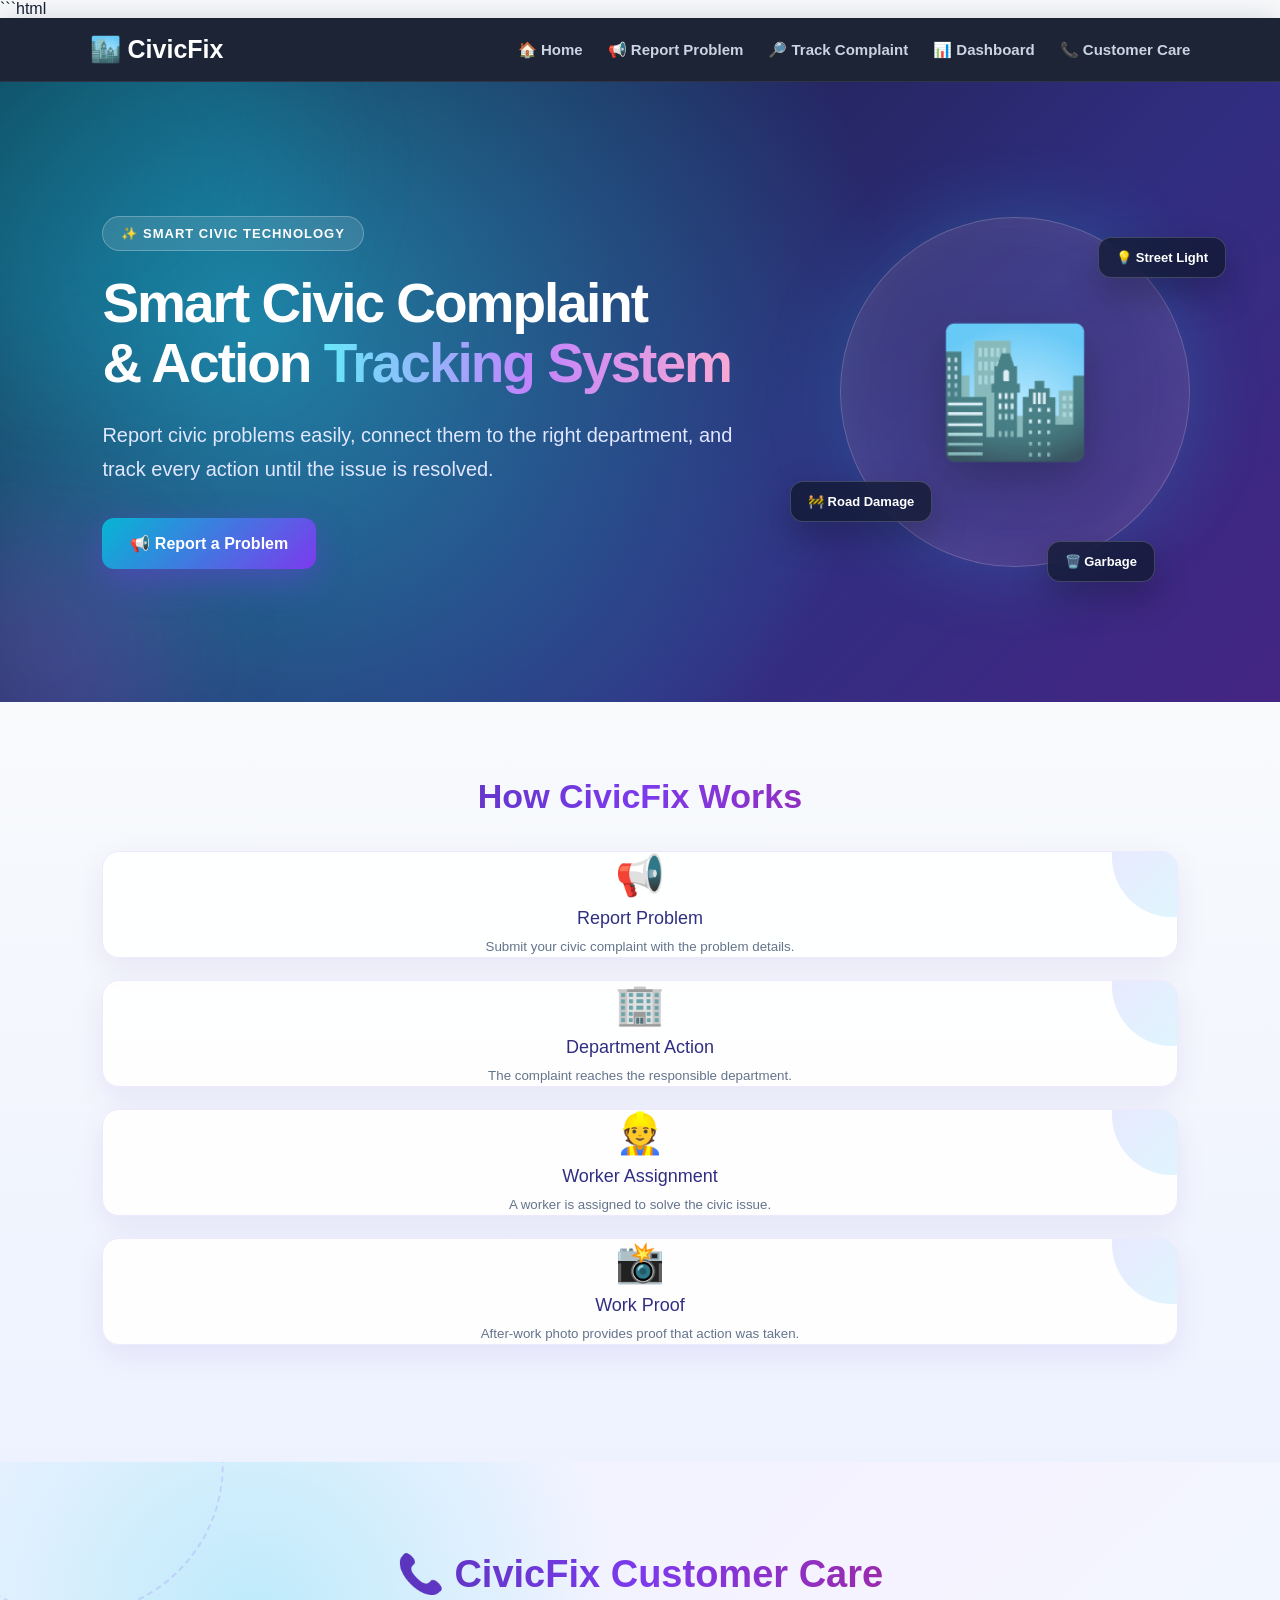
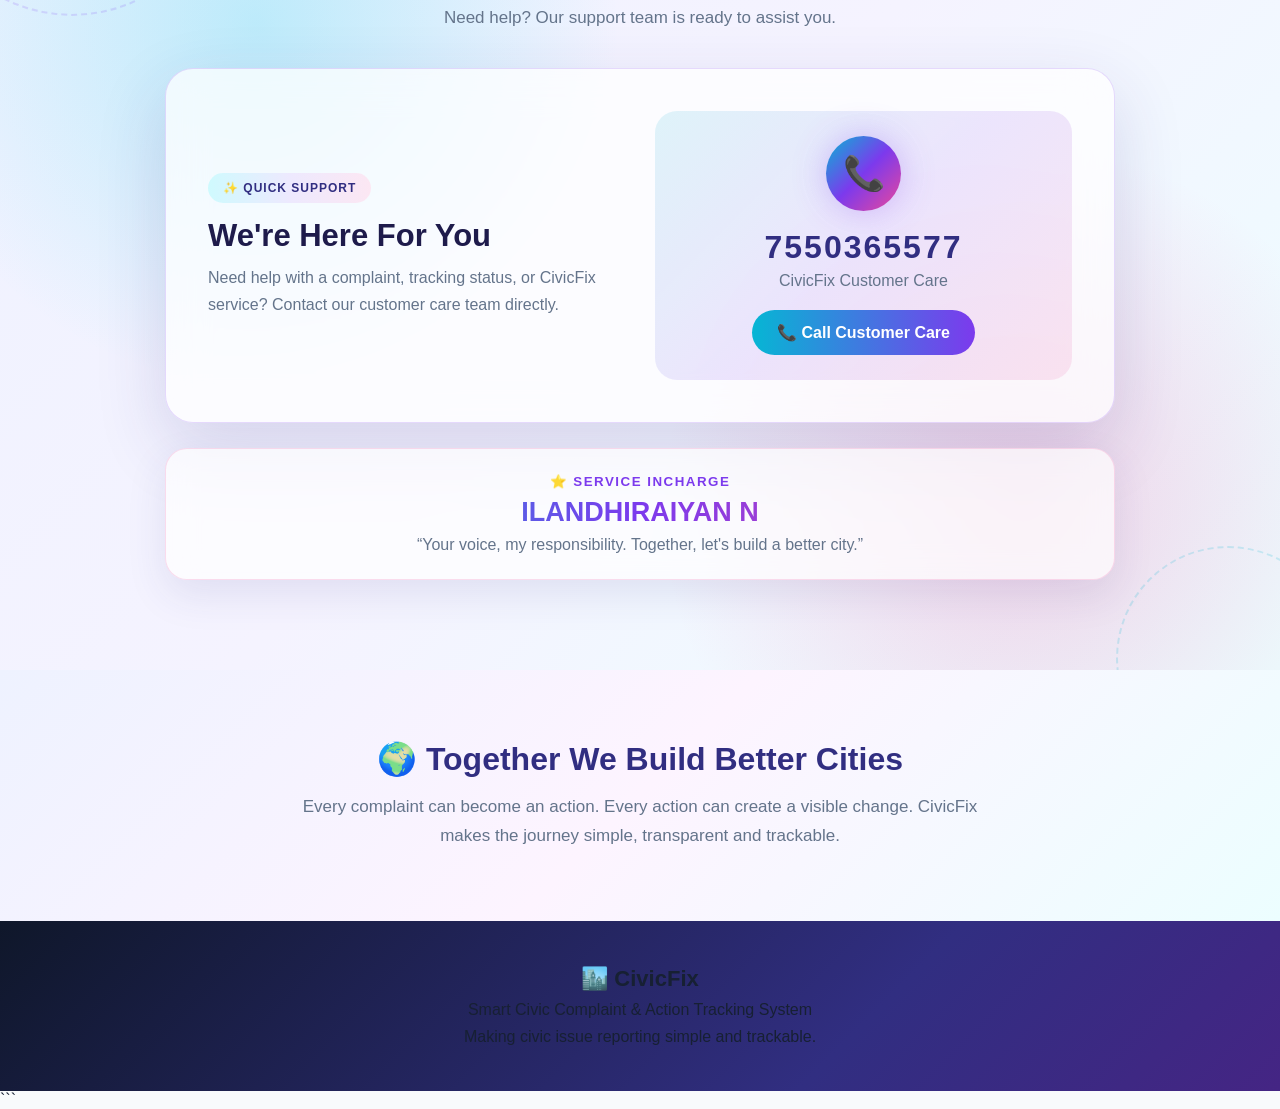
==== commit d6ebbc4c: "Add fully enabled Customer Care page" ====
--- a/index.html
+++ b/index.html
@@ -1,756 +1,1142 @@
+```html
 <!DOCTYPE html>
-
 <html lang="en">
 
 <head>
     <meta charset="UTF-8">
 
-```
-<meta name="viewport"
-      content="width=device-width, initial-scale=1.0">
-
-<title>CivicFix - Smart Civic Platform</title>
-
-<link rel="stylesheet" href="style.css">
-
-<style>
-
-    /* ==============================
-       UNIQUE HOME PAGE
-    ============================== */
-
-    .hero {
-        min-height: 620px;
-        position: relative;
-        overflow: hidden;
-        display: flex;
-        align-items: center;
-        padding: 80px 8%;
-
-        background:
-            radial-gradient(
-                circle at 10% 20%,
-                rgba(34,211,238,0.55),
-                transparent 25%
-            ),
-            radial-gradient(
-                circle at 90% 15%,
-                rgba(244,114,182,0.55),
-                transparent 28%
-            ),
-            radial-gradient(
-                circle at 80% 90%,
-                rgba(167,139,250,0.45),
-                transparent 30%
-            ),
-            linear-gradient(
-                135deg,
-                #0f172a,
-                #312e81,
-                #581c87,
-                #831843
-            );
-
-        background-size: 200% 200%;
-        animation: heroGradient 10s ease infinite;
-    }
-
-    @keyframes heroGradient {
-
-        0% {
-            background-position: 0% 50%;
-        }
-
-        50% {
-            background-position: 100% 50%;
-        }
-
-        100% {
-            background-position: 0% 50%;
-        }
-    }
-
-
-    /* Floating circles */
-
-    .hero::before {
-        content: "";
-        position: absolute;
-
-        width: 420px;
-        height: 420px;
-
-        border-radius: 50%;
-
-        border: 1px solid rgba(255,255,255,0.18);
-
-        right: -120px;
-        top: -120px;
-
-        animation: circleRotate 12s linear infinite;
-    }
-
-    .hero::after {
-        content: "";
-        position: absolute;
-
-        width: 250px;
-        height: 250px;
-
-        border-radius: 50%;
-
-        border: 1px solid rgba(255,255,255,0.16);
-
-        left: -80px;
-        bottom: -80px;
-
-        animation: circleRotate 9s linear infinite reverse;
-    }
-
-    @keyframes circleRotate {
-
-        from {
-            transform: rotate(0deg) scale(1);
-        }
-
-        50% {
-            transform: rotate(180deg) scale(1.12);
-        }
-
-        to {
-            transform: rotate(360deg) scale(1);
-        }
-    }
-
-
-    /* Hero content */
-
-    .hero-text {
-        position: relative;
-        z-index: 5;
-
-        max-width: 760px;
-
-        animation:
-            heroContent 1.2s
-            cubic-bezier(.17,.67,.35,1.2);
-    }
-
-    @keyframes heroContent {
-
-        from {
-            opacity: 0;
+    <meta name="viewport"
+          content="width=device-width, initial-scale=1.0">
+
+    <title>CivicFix - Smart Civic Platform</title>
+
+    <link rel="stylesheet" href="style.css">
+
+    <style>
+
+        /* ==============================
+           CIVICFIX HOME - PREMIUM
+        ============================== */
+
+        .hero {
+            min-height: 620px;
+            position: relative;
+            overflow: hidden;
+            display: flex;
+            align-items: center;
+            padding: 80px 8%;
+
+            background:
+                radial-gradient(
+                    circle at 10% 20%,
+                    rgba(34,211,238,0.55),
+                    transparent 25%
+                ),
+                radial-gradient(
+                    circle at 90% 15%,
+                    rgba(244,114,182,0.55),
+                    transparent 28%
+                ),
+                radial-gradient(
+                    circle at 80% 90%,
+                    rgba(167,139,250,0.45),
+                    transparent 30%
+                ),
+                linear-gradient(
+                    135deg,
+                    #0f172a,
+                    #312e81,
+                    #581c87,
+                    #831843
+                );
+
+            background-size: 200% 200%;
+            animation: heroGradient 10s ease infinite;
+        }
+
+        @keyframes heroGradient {
+            0% { background-position: 0% 50%; }
+            50% { background-position: 100% 50%; }
+            100% { background-position: 0% 50%; }
+        }
+
+        /* Floating circles */
+
+        .hero::before {
+            content: "";
+            position: absolute;
+
+            width: 420px;
+            height: 420px;
+
+            border-radius: 50%;
+
+            border: 1px solid rgba(255,255,255,0.18);
+
+            right: -120px;
+            top: -120px;
+
+            animation: circleRotate 12s linear infinite;
+        }
+
+        .hero::after {
+            content: "";
+            position: absolute;
+
+            width: 250px;
+            height: 250px;
+
+            border-radius: 50%;
+
+            border: 1px solid rgba(255,255,255,0.16);
+
+            left: -80px;
+            bottom: -80px;
+
+            animation: circleRotate 9s linear infinite reverse;
+        }
+
+        @keyframes circleRotate {
+            from {
+                transform: rotate(0deg) scale(1);
+            }
+
+            50% {
+                transform: rotate(180deg) scale(1.12);
+            }
+
+            to {
+                transform: rotate(360deg) scale(1);
+            }
+        }
+
+        /* Hero content */
+
+        .hero-text {
+            position: relative;
+            z-index: 5;
+            max-width: 760px;
+
+            animation:
+                heroContent 1.2s
+                cubic-bezier(.17,.67,.35,1.2);
+        }
+
+        @keyframes heroContent {
+            from {
+                opacity: 0;
+                transform:
+                    translateY(70px)
+                    scale(0.92);
+            }
+
+            to {
+                opacity: 1;
+                transform:
+                    translateY(0)
+                    scale(1);
+            }
+        }
+
+        /* Badge */
+
+        .hero-text::before {
+            content:
+                "✨ SMART CIVIC TECHNOLOGY";
+
+            display: inline-block;
+
+            padding: 9px 18px;
+
+            margin-bottom: 22px;
+
+            border-radius: 50px;
+
+            color: white;
+
+            font-size: 13px;
+            font-weight: 700;
+
+            letter-spacing: 1px;
+
+            background:
+                rgba(255,255,255,0.12);
+
+            border:
+                1px solid
+                rgba(255,255,255,0.25);
+
+            backdrop-filter: blur(12px);
+
+            animation:
+                badgeFloat 3s ease-in-out infinite;
+        }
+
+        @keyframes badgeFloat {
+            0%,100% {
+                transform: translateY(0);
+            }
+
+            50% {
+                transform: translateY(-7px);
+            }
+        }
+
+        /* Heading */
+
+        .hero h1 {
+            font-size: 55px;
+            line-height: 1.1;
+            color: white;
+
+            margin-bottom: 24px;
+
+            letter-spacing: -2px;
+            max-width: 780px;
+
+            animation:
+                titleGlow
+                3s ease-in-out infinite alternate;
+        }
+
+        @keyframes titleGlow {
+            from {
+                text-shadow:
+                    0 0 0
+                    rgba(103,232,249,0);
+            }
+
+            to {
+                text-shadow:
+                    0 0 30px
+                    rgba(103,232,249,0.28);
+            }
+        }
+
+        .hero h1 span {
+            background:
+                linear-gradient(
+                    90deg,
+                    #67e8f9,
+                    #c084fc,
+                    #f9a8d4
+                );
+
+            -webkit-background-clip: text;
+            -webkit-text-fill-color: transparent;
+
+            background-clip: text;
+        }
+
+        .hero p {
+            font-size: 20px;
+            line-height: 1.7;
+
+            color: #e0e7ff;
+
+            max-width: 650px;
+
+            margin-bottom: 32px;
+
+            animation:
+                paragraphReveal
+                1.5s ease;
+        }
+
+        @keyframes paragraphReveal {
+            from {
+                opacity: 0;
+                transform: translateY(25px);
+            }
+
+            to {
+                opacity: 1;
+                transform: translateY(0);
+            }
+        }
+
+        /* Main button */
+
+        .hero .btn {
+            padding: 16px 28px;
+
+            border-radius: 12px;
+
+            background:
+                linear-gradient(
+                    135deg,
+                    #06b6d4,
+                    #7c3aed,
+                    #ec4899
+                );
+
+            background-size: 200% 200%;
+
+            box-shadow:
+                0 12px 35px
+                rgba(124,58,237,0.4);
+
+            animation:
+                buttonGradient
+                4s ease infinite;
+
+            transition: 0.35s;
+        }
+
+        @keyframes buttonGradient {
+            0% {
+                background-position: 0% 50%;
+            }
+
+            50% {
+                background-position: 100% 50%;
+            }
+
+            100% {
+                background-position: 0% 50%;
+            }
+        }
+
+        .hero .btn:hover {
             transform:
-                translateY(70px)
-                scale(0.92);
-        }
-
-        to {
-            opacity: 1;
+                translateY(-7px)
+                scale(1.05);
+
+            box-shadow:
+                0 20px 50px
+                rgba(236,72,153,0.45);
+        }
+
+        /* ==============================
+           FLOATING CITY VISUAL
+        ============================== */
+
+        .hero-visual {
+            position: absolute;
+
+            right: 7%;
+            top: 50%;
+
+            transform: translateY(-50%);
+
+            width: 350px;
+            height: 350px;
+
+            z-index: 4;
+        }
+
+        .city-orb {
+            width: 100%;
+            height: 100%;
+
+            border-radius: 50%;
+
+            display: flex;
+
+            align-items: center;
+            justify-content: center;
+
+            background:
+                rgba(255,255,255,0.08);
+
+            border:
+                1px solid
+                rgba(255,255,255,0.20);
+
+            backdrop-filter: blur(15px);
+
+            box-shadow:
+                0 0 80px
+                rgba(34,211,238,0.20),
+
+                inset 0 0 60px
+                rgba(255,255,255,0.06);
+
+            animation:
+                orbFloat
+                5s ease-in-out infinite;
+        }
+
+        @keyframes orbFloat {
+            0%,100% {
+                transform: translateY(0);
+            }
+
+            50% {
+                transform: translateY(-18px);
+            }
+        }
+
+        .city-icon {
+            font-size: 125px;
+
+            filter:
+                drop-shadow(
+                    0 15px 25px
+                    rgba(0,0,0,0.25)
+                );
+
+            animation:
+                cityPulse
+                3s ease-in-out infinite;
+        }
+
+        @keyframes cityPulse {
+            0%,100% {
+                transform: scale(1);
+            }
+
+            50% {
+                transform: scale(1.08);
+            }
+        }
+
+        /* Floating problem cards */
+
+        .floating-problem {
+            position: absolute;
+
+            padding: 12px 17px;
+
+            border-radius: 13px;
+
+            color: white;
+
+            background:
+                rgba(15,23,42,0.72);
+
+            border:
+                1px solid
+                rgba(255,255,255,0.18);
+
+            backdrop-filter: blur(12px);
+
+            box-shadow:
+                0 15px 35px
+                rgba(0,0,0,0.25);
+
+            font-size: 13px;
+
+            font-weight: 700;
+
+            white-space: nowrap;
+        }
+
+        .problem-one {
+            top: 20px;
+            right: -35px;
+
+            animation:
+                problemFloat
+                4s ease-in-out infinite;
+        }
+
+        .problem-two {
+            bottom: 45px;
+            left: -50px;
+
+            animation:
+                problemFloat
+                4s ease-in-out infinite 1s;
+        }
+
+        .problem-three {
+            bottom: -15px;
+            right: 35px;
+
+            animation:
+                problemFloat
+                4s ease-in-out infinite 2s;
+        }
+
+        @keyframes problemFloat {
+            0%,100% {
+                transform: translateY(0);
+            }
+
+            50% {
+                transform: translateY(-11px);
+            }
+        }
+
+        /* ==============================
+           HOW IT WORKS
+        ============================== */
+
+        .section {
+            background:
+                linear-gradient(
+                    180deg,
+                    #f8fafc,
+                    #eef2ff
+                );
+        }
+
+        .section h2 {
+            font-size: 34px;
+
+            background:
+                linear-gradient(
+                    90deg,
+                    #312e81,
+                    #7c3aed,
+                    #be185d
+                );
+
+            -webkit-background-clip: text;
+            -webkit-text-fill-color: transparent;
+
+            background-clip: text;
+        }
+
+        .stats {
+            max-width: 1150px;
+            margin-left: auto;
+            margin-right: auto;
+        }
+
+        .stat-card {
+            position: relative;
+            overflow: hidden;
+
+            background:
+                rgba(255,255,255,0.95);
+
+            transition:
+                transform 0.4s ease,
+                box-shadow 0.4s ease;
+        }
+
+        .stat-card::before {
+            content: "";
+
+            position: absolute;
+
+            width: 120px;
+            height: 120px;
+
+            border-radius: 50%;
+
+            right: -55px;
+            top: -55px;
+
+            background:
+                linear-gradient(
+                    135deg,
+                    #a78bfa,
+                    #67e8f9
+                );
+
+            opacity: 0.22;
+
+            transition: 0.5s;
+        }
+
+        .stat-card:hover {
             transform:
-                translateY(0)
-                scale(1);
-        }
-    }
-
-
-    /* Small badge */
-
-    .hero-text::before {
-        content:
-            "✨ SMART CIVIC TECHNOLOGY";
-
-        display: inline-block;
-
-        padding: 9px 18px;
-
-        margin-bottom: 22px;
-
-        border-radius: 50px;
-
-        color: white;
-
-        font-size: 13px;
-        font-weight: 700;
-
-        letter-spacing: 1px;
-
-        background:
-            rgba(255,255,255,0.12);
-
-        border:
-            1px solid
-            rgba(255,255,255,0.25);
-
-        backdrop-filter: blur(12px);
-
-        animation:
-            badgeFloat 3s ease-in-out infinite;
-    }
-
-    @keyframes badgeFloat {
-
-        0%,100% {
-            transform: translateY(0);
-        }
-
-        50% {
-            transform: translateY(-7px);
-        }
-    }
-
-
-    /* Main heading */
-
-    .hero h1 {
-
-        font-size: 55px;
-
-        line-height: 1.1;
-
-        color: white;
-
-        margin-bottom: 24px;
-
-        letter-spacing: -2px;
-
-        max-width: 780px;
-
-        animation:
-            titleGlow
-            3s ease-in-out infinite alternate;
-    }
-
-    @keyframes titleGlow {
-
-        from {
-            text-shadow:
-                0 0 0 rgba(103,232,249,0);
-        }
-
-        to {
-            text-shadow:
-                0 0 30px
-                rgba(103,232,249,0.28);
-        }
-    }
-
-
-    /* Gradient words */
-
-    .hero h1 span {
-        background:
-            linear-gradient(
-                90deg,
-                #67e8f9,
-                #c084fc,
-                #f9a8d4
-            );
-
-        -webkit-background-clip: text;
-        -webkit-text-fill-color: transparent;
-
-        background-clip: text;
-    }
-
-
-    .hero p {
-
-        font-size: 20px;
-
-        line-height: 1.7;
-
-        color: #e0e7ff;
-
-        max-width: 650px;
-
-        margin-bottom: 32px;
-
-        animation:
-            paragraphReveal
-            1.5s ease;
-    }
-
-    @keyframes paragraphReveal {
-
-        from {
-            opacity: 0;
-            transform: translateY(25px);
-        }
-
-        to {
-            opacity: 1;
-            transform: translateY(0);
-        }
-    }
-
-
-    /* Main button */
-
-    .hero .btn {
-
-        padding: 16px 28px;
-
-        border-radius: 12px;
-
-        background:
-            linear-gradient(
-                135deg,
-                #06b6d4,
-                #7c3aed,
-                #ec4899
-            );
-
-        background-size: 200% 200%;
-
-        box-shadow:
-            0 12px 35px
-            rgba(124,58,237,0.4);
-
-        animation:
-            buttonGradient
-            4s ease infinite;
-
-        transition: 0.35s;
-    }
-
-    @keyframes buttonGradient {
-
-        0% {
-            background-position: 0% 50%;
-        }
-
-        50% {
-            background-position: 100% 50%;
-        }
-
-        100% {
-            background-position: 0% 50%;
-        }
-    }
-
-    .hero .btn:hover {
-
-        transform:
-            translateY(-7px)
-            scale(1.05);
-
-        box-shadow:
-            0 20px 50px
-            rgba(236,72,153,0.45);
-    }
-
-
-    /* ==============================
-       FLOATING CITY VISUAL
-    ============================== */
-
-    .hero-visual {
-
-        position: absolute;
-
-        right: 7%;
-
-        top: 50%;
-
-        transform: translateY(-50%);
-
-        width: 350px;
-        height: 350px;
-
-        z-index: 4;
-    }
-
-
-    .city-orb {
-
-        width: 100%;
-        height: 100%;
-
-        border-radius: 50%;
-
-        display: flex;
-
-        align-items: center;
-
-        justify-content: center;
-
-        background:
-            rgba(255,255,255,0.08);
-
-        border:
-            1px solid
-            rgba(255,255,255,0.20);
-
-        backdrop-filter: blur(15px);
-
-        box-shadow:
-            0 0 80px
-            rgba(34,211,238,0.20),
-
-            inset 0 0 60px
-            rgba(255,255,255,0.06);
-
-        animation:
-            orbFloat
-            5s ease-in-out infinite;
-    }
-
-    @keyframes orbFloat {
-
-        0%,100% {
-            transform: translateY(0);
-        }
-
-        50% {
-            transform: translateY(-18px);
-        }
-    }
-
-
-    .city-icon {
-
-        font-size: 125px;
-
-        filter:
-            drop-shadow(
-                0 15px 25px
-                rgba(0,0,0,0.25)
-            );
-
-        animation:
-            cityPulse
-            3s ease-in-out infinite;
-    }
-
-    @keyframes cityPulse {
-
-        0%,100% {
-            transform: scale(1);
-        }
-
-        50% {
-            transform: scale(1.08);
-        }
-    }
-
-
-    /* Floating problem cards */
-
-    .floating-problem {
-
-        position: absolute;
-
-        padding: 12px 17px;
-
-        border-radius: 13px;
-
-        color: white;
-
-        background:
-            rgba(15,23,42,0.72);
-
-        border:
-            1px solid
-            rgba(255,255,255,0.18);
-
-        backdrop-filter: blur(12px);
-
-        box-shadow:
-            0 15px 35px
-            rgba(0,0,0,0.25);
-
-        font-size: 13px;
-
-        font-weight: 700;
-
-        white-space: nowrap;
-    }
-
-    .problem-one {
-
-        top: 20px;
-        right: -35px;
-
-        animation:
-            problemFloat
-            4s ease-in-out infinite;
-    }
-
-    .problem-two {
-
-        bottom: 45px;
-        left: -50px;
-
-        animation:
-            problemFloat
-            4s ease-in-out infinite 1s;
-    }
-
-    .problem-three {
-
-        bottom: -15px;
-        right: 35px;
-
-        animation:
-            problemFloat
-            4s ease-in-out infinite 2s;
-    }
-
-    @keyframes problemFloat {
-
-        0%,100% {
-            transform: translateY(0);
-        }
-
-        50% {
-            transform: translateY(-11px);
-        }
-    }
-
-
-    /* ==============================
-       HOW IT WORKS
-    ============================== */
-
-    .section {
-
-        background:
-            linear-gradient(
-                180deg,
-                #f8fafc,
-                #eef2ff
-            );
-    }
-
-
-    .section h2 {
-
-        font-size: 34px;
-
-        background:
-            linear-gradient(
-                90deg,
-                #312e81,
-                #7c3aed,
-                #be185d
-            );
-
-        -webkit-background-clip: text;
-        -webkit-text-fill-color: transparent;
-
-        background-clip: text;
-    }
-
-
-    /* Cards */
-
-    .stats {
-
-        max-width: 1150px;
-
-        margin-left: auto;
-        margin-right: auto;
-    }
-
-
-    .stat-card {
-
-        position: relative;
-
-        overflow: hidden;
-
-        background:
-            rgba(255,255,255,0.95);
-
-        transition:
-            transform 0.4s ease,
-            box-shadow 0.4s ease;
-    }
-
-
-    .stat-card::before {
-
-        content: "";
-
-        position: absolute;
-
-        width: 120px;
-        height: 120px;
-
-        border-radius: 50%;
-
-        right: -55px;
-        top: -55px;
-
-        background:
-            linear-gradient(
-                135deg,
-                #a78bfa,
-                #67e8f9
-            );
-
-        opacity: 0.22;
-
-        transition: 0.5s;
-    }
-
-
-    .stat-card:hover {
-
-        transform:
-            translateY(-12px)
-            scale(1.03);
-
-        box-shadow:
-            0 25px 55px
-            rgba(76,29,149,0.18);
-    }
-
-
-    .stat-card:hover::before {
-
-        transform: scale(1.7);
-
-        opacity: 0.35;
-    }
-
-
-    .stat-card h3 {
-
-        font-size: 40px;
-
-        transition:
-            transform 0.4s ease;
-    }
-
-
-    .stat-card:hover h3 {
-
-        transform:
-            scale(1.2)
-            rotate(-5deg);
-    }
-
-
-    .stat-card p {
-
-        font-size: 18px;
-
-        color: #312e81;
-    }
-
-
-    .stat-card small {
-
-        display: block;
-
-        margin-top: 8px;
-
-        color: #64748b;
-
-        line-height: 1.5;
-    }
-
-
-    /* ==============================
-       FOOTER
-    ============================== */
-
-    footer {
-
-        background:
-            linear-gradient(
-                135deg,
-                #0f172a,
-                #312e81,
-                #581c87,
-                #831843
-            );
-
-        background-size: 200% 200%;
-
-        animation:
-            footerGradient
-            8s ease infinite;
-    }
-
-    @keyframes footerGradient {
-
-        0% {
-            background-position: 0% 50%;
-        }
-
-        50% {
-            background-position: 100% 50%;
-        }
-
-        100% {
-            background-position: 0% 50%;
-        }
-    }
-
-
-    /* ==============================
-       MOBILE
-    ============================== */
-
-    @media (max-width: 900px) {
-
-        .hero-visual {
-
-            right: -90px;
-
-            opacity: 0.25;
-        }
-
-        .hero h1 {
-
-            font-size: 46px;
-        }
-    }
-
-
-    @media (max-width: 600px) {
-
-        .hero {
-
-            min-height: 600px;
-
-            padding:
-                60px 6%;
-        }
-
-        .hero h1 {
-
-            font-size: 36px;
-
-            letter-spacing: -1px;
-        }
-
-        .hero p {
+                translateY(-12px)
+                scale(1.03);
+
+            box-shadow:
+                0 25px 55px
+                rgba(76,29,149,0.18);
+        }
+
+        .stat-card:hover::before {
+            transform: scale(1.7);
+            opacity: 0.35;
+        }
+
+        .stat-card h3 {
+            font-size: 40px;
+
+            transition:
+                transform 0.4s ease;
+        }
+
+        .stat-card:hover h3 {
+            transform:
+                scale(1.2)
+                rotate(-5deg);
+        }
+
+        .stat-card p {
+            font-size: 18px;
+            color: #312e81;
+        }
+
+        .stat-card small {
+            display: block;
+            margin-top: 8px;
+
+            color: #64748b;
+            line-height: 1.5;
+        }
+
+        /* ==============================
+           CUSTOMER CARE
+        ============================== */
+
+        .customer-section {
+            position: relative;
+            overflow: hidden;
+
+            padding: 90px 8%;
+
+            text-align: center;
+
+            background:
+                radial-gradient(
+                    circle at 20% 20%,
+                    rgba(34,211,238,0.25),
+                    transparent 30%
+                ),
+                radial-gradient(
+                    circle at 80% 80%,
+                    rgba(236,72,153,0.22),
+                    transparent 30%
+                ),
+                linear-gradient(
+                    135deg,
+                    #eef2ff,
+                    #f5f3ff,
+                    #ecfeff
+                );
+        }
+
+        .customer-section::before {
+            content: "";
+            position: absolute;
+
+            width: 300px;
+            height: 300px;
+
+            border-radius: 50%;
+
+            border: 2px dashed
+                rgba(124,58,237,0.15);
+
+            top: -150px;
+            left: -80px;
+
+            animation:
+                careRotate
+                15s linear infinite;
+        }
+
+        .customer-section::after {
+            content: "";
+            position: absolute;
+
+            width: 220px;
+            height: 220px;
+
+            border-radius: 50%;
+
+            border: 2px dashed
+                rgba(6,182,212,0.18);
+
+            bottom: -100px;
+            right: -60px;
+
+            animation:
+                careRotate
+                12s linear infinite reverse;
+        }
+
+        @keyframes careRotate {
+            from {
+                transform: rotate(0deg);
+            }
+
+            to {
+                transform: rotate(360deg);
+            }
+        }
+
+        .customer-title {
+            position: relative;
+            z-index: 2;
+
+            font-size: 38px;
+
+            background:
+                linear-gradient(
+                    90deg,
+                    #312e81,
+                    #7c3aed,
+                    #be185d
+                );
+
+            -webkit-background-clip: text;
+            -webkit-text-fill-color: transparent;
+
+            background-clip: text;
+
+            margin-bottom: 12px;
+        }
+
+        .customer-subtitle {
+            position: relative;
+            z-index: 2;
+
+            color: #64748b;
 
             font-size: 17px;
-        }
-
-        .hero-visual {
-
-            width: 280px;
-            height: 280px;
-
-            right: -100px;
-
-            top: 75%;
-        }
-
-        .city-icon {
-
-            font-size: 95px;
-        }
-    }
-
-</style>
-```
+
+            margin-bottom: 40px;
+        }
+
+        .customer-card {
+            position: relative;
+            z-index: 3;
+
+            max-width: 950px;
+
+            margin: auto;
+
+            padding: 42px;
+
+            display: grid;
+
+            grid-template-columns:
+                1fr 1fr;
+
+            gap: 30px;
+
+            text-align: left;
+
+            border-radius: 28px;
+
+            background:
+                rgba(255,255,255,0.72);
+
+            border:
+                1px solid
+                rgba(124,58,237,0.18);
+
+            backdrop-filter: blur(20px);
+
+            box-shadow:
+                0 25px 70px
+                rgba(49,46,129,0.16);
+
+            transition: .4s;
+
+            animation:
+                customerFloat
+                5s ease-in-out infinite;
+        }
+
+        .customer-card:hover {
+            transform:
+                translateY(-10px)
+                scale(1.01);
+
+            box-shadow:
+                0 35px 90px
+                rgba(124,58,237,0.22);
+        }
+
+        @keyframes customerFloat {
+            0%,100% {
+                transform: translateY(0);
+            }
+
+            50% {
+                transform: translateY(-8px);
+            }
+        }
+
+        .care-left {
+            display: flex;
+            flex-direction: column;
+            justify-content: center;
+        }
+
+        .care-badge {
+            display: inline-block;
+
+            width: fit-content;
+
+            padding: 8px 15px;
+
+            border-radius: 50px;
+
+            color: #312e81;
+
+            background:
+                linear-gradient(
+                    90deg,
+                    #cffafe,
+                    #ede9fe,
+                    #fce7f3
+                );
+
+            font-size: 12px;
+            font-weight: 800;
+
+            letter-spacing: 1px;
+
+            margin-bottom: 15px;
+
+            animation:
+                careBadge
+                2.5s ease-in-out infinite;
+        }
+
+        @keyframes careBadge {
+            0%,100% {
+                transform: translateY(0);
+            }
+
+            50% {
+                transform: translateY(-5px);
+            }
+        }
+
+        .care-left h3 {
+            font-size: 31px;
+            color: #1e1b4b;
+
+            margin-bottom: 10px;
+        }
+
+        .care-left p {
+            color: #64748b;
+            line-height: 1.7;
+        }
+
+        .care-right {
+            display: flex;
+            flex-direction: column;
+            justify-content: center;
+            align-items: center;
+
+            padding: 25px;
+
+            border-radius: 22px;
+
+            background:
+                linear-gradient(
+                    135deg,
+                    rgba(6,182,212,0.12),
+                    rgba(124,58,237,0.12),
+                    rgba(236,72,153,0.12)
+                );
+        }
+
+        .phone-icon {
+            width: 75px;
+            height: 75px;
+
+            display: flex;
+            align-items: center;
+            justify-content: center;
+
+            border-radius: 50%;
+
+            font-size: 34px;
+
+            background:
+                linear-gradient(
+                    135deg,
+                    #06b6d4,
+                    #7c3aed,
+                    #ec4899
+                );
+
+            box-shadow:
+                0 0 35px
+                rgba(124,58,237,0.30);
+
+            animation:
+                phonePulse
+                1.8s infinite;
+        }
+
+        @keyframes phonePulse {
+            0%,100% {
+                transform: scale(1);
+            }
+
+            50% {
+                transform: scale(1.1);
+                box-shadow:
+                    0 0 55px
+                    rgba(236,72,153,0.42);
+            }
+        }
+
+        .phone-number {
+            margin: 18px 0 6px;
+
+            font-size: 32px;
+
+            font-weight: 900;
+
+            letter-spacing: 2px;
+
+            color: #312e81;
+        }
+
+        .phone-label {
+            color: #64748b;
+            margin-bottom: 20px;
+        }
+
+        .call-button {
+            display: inline-block;
+
+            padding: 13px 25px;
+
+            border-radius: 50px;
+
+            text-decoration: none;
+
+            color: white;
+
+            font-weight: 800;
+
+            background:
+                linear-gradient(
+                    90deg,
+                    #06b6d4,
+                    #7c3aed,
+                    #ec4899
+                );
+
+            background-size: 200% 200%;
+
+            animation:
+                callGradient
+                4s ease infinite;
+
+            transition: .35s;
+        }
+
+        @keyframes callGradient {
+            0% {
+                background-position: 0% 50%;
+            }
+
+            50% {
+                background-position: 100% 50%;
+            }
+
+            100% {
+                background-position: 0% 50%;
+            }
+        }
+
+        .call-button:hover {
+            transform:
+                translateY(-5px)
+                scale(1.05);
+
+            box-shadow:
+                0 15px 35px
+                rgba(124,58,237,0.35);
+        }
+
+        .service-incharge {
+            max-width: 950px;
+
+            margin: 25px auto 0;
+
+            padding: 25px;
+
+            position: relative;
+            z-index: 3;
+
+            border-radius: 22px;
+
+            background:
+                rgba(255,255,255,0.70);
+
+            border:
+                1px solid
+                rgba(236,72,153,0.18);
+
+            backdrop-filter: blur(15px);
+
+            box-shadow:
+                0 15px 40px
+                rgba(49,46,129,0.10);
+
+            text-align: center;
+        }
+
+        .service-incharge small {
+            color: #7c3aed;
+
+            font-weight: 800;
+
+            letter-spacing: 1.5px;
+        }
+
+        .service-incharge h3 {
+            margin-top: 8px;
+
+            font-size: 27px;
+
+            background:
+                linear-gradient(
+                    90deg,
+                    #06b6d4,
+                    #7c3aed,
+                    #ec4899
+                );
+
+            -webkit-background-clip: text;
+            -webkit-text-fill-color: transparent;
+
+            background-clip: text;
+        }
+
+        .service-incharge p {
+            margin-top: 8px;
+            color: #64748b;
+        }
+
+        /* ==============================
+           CIVIC MESSAGE
+        ============================== */
+
+        .civic-message {
+            padding: 70px 8%;
+            text-align: center;
+
+            background:
+                linear-gradient(
+                    135deg,
+                    #eef2ff,
+                    #fdf4ff,
+                    #ecfeff
+                );
+        }
+
+        .civic-message h2 {
+            color: #312e81;
+            font-size: 32px;
+            margin-bottom: 15px;
+        }
+
+        .civic-message p {
+            max-width: 700px;
+            margin: auto;
+
+            color: #64748b;
+
+            font-size: 17px;
+            line-height: 1.7;
+        }
+
+        /* ==============================
+           FOOTER
+        ============================== */
+
+        footer {
+            background:
+                linear-gradient(
+                    135deg,
+                    #0f172a,
+                    #312e81,
+                    #581c87,
+                    #831843
+                );
+
+            background-size: 200% 200%;
+
+            animation:
+                footerGradient
+                8s ease infinite;
+        }
+
+        @keyframes footerGradient {
+            0% {
+                background-position: 0% 50%;
+            }
+
+            50% {
+                background-position: 100% 50%;
+            }
+
+            100% {
+                background-position: 0% 50%;
+            }
+        }
+
+        /* ==============================
+           MOBILE
+        ============================== */
+
+        @media (max-width: 900px) {
+
+            .hero-visual {
+                right: -90px;
+                opacity: 0.25;
+            }
+
+            .hero h1 {
+                font-size: 46px;
+            }
+
+            .customer-card {
+                grid-template-columns: 1fr;
+            }
+        }
+
+        @media (max-width: 600px) {
+
+            .hero {
+                min-height: 600px;
+                padding: 60px 6%;
+            }
+
+            .hero h1 {
+                font-size: 36px;
+                letter-spacing: -1px;
+            }
+
+            .hero p {
+                font-size: 17px;
+            }
+
+            .hero-visual {
+                width: 280px;
+                height: 280px;
+
+                right: -100px;
+                top: 75%;
+            }
+
+            .city-icon {
+                font-size: 95px;
+            }
+
+            .customer-section {
+                padding: 65px 6%;
+            }
+
+            .customer-title {
+                font-size: 30px;
+            }
+
+            .customer-card {
+                padding: 25px 18px;
+            }
+
+            .phone-number {
+                font-size: 25px;
+            }
+
+            .care-left h3 {
+                font-size: 25px;
+            }
+        }
+
+    </style>
 
 </head>
 
@@ -758,113 +1144,106 @@
 
 <header>
 
-```
-<div class="logo">
-    🏙️ CivicFix
-</div>
-
-
-<nav>
-
-    <a href="index.html">
-        🏠 Home
-    </a>
-
-    <a href="report.html">
-        📢 Report Problem
-    </a>
-
-    <a href="track.html">
-        🔎 Track Complaint
-    </a>
-
-    <a href="dashboard.html">
-        📊 Dashboard
-    </a>
-
-</nav>
-```
+    <div class="logo">
+        🏙️ CivicFix
+    </div>
+
+    <nav>
+
+        <a href="index.html">
+            🏠 Home
+        </a>
+
+        <a href="report.html">
+            📢 Report Problem
+        </a>
+
+        <a href="track.html">
+            🔎 Track Complaint
+        </a>
+
+        <a href="dashboard.html">
+            📊 Dashboard
+        </a>
+
+        <a href="customer-care.html">
+            📞 Customer Care
+        </a>
+
+    </nav>
 
 </header>
 
+
 <!-- =========================
-     HERO SECTION
+     HERO
 ========================= -->
 
 <section class="hero">
 
-```
-<div class="hero-text">
-
-    <h1>
-
-        Smart Civic Complaint
-
-        <br>
-
-        & Action
-
-        <span>
-            Tracking System
-        </span>
-
-    </h1>
-
-
-    <p>
-
-        Report civic problems easily,
-        connect them to the right department,
-        and track every action until the
-        issue is resolved.
-
-    </p>
-
-
-    <a
-        href="report.html"
-        class="btn"
-    >
-
-        📢 Report a Problem
-
-    </a>
-
-</div>
-
-
-
-<!-- Floating city visual -->
-
-<div class="hero-visual">
-
-    <div class="city-orb">
-
-        <div class="city-icon">
-            🏙️
+    <div class="hero-text">
+
+        <h1>
+
+            Smart Civic Complaint
+
+            <br>
+
+            & Action
+
+            <span>
+                Tracking System
+            </span>
+
+        </h1>
+
+        <p>
+
+            Report civic problems easily,
+            connect them to the right department,
+            and track every action until the
+            issue is resolved.
+
+        </p>
+
+        <a
+            href="report.html"
+            class="btn"
+        >
+
+            📢 Report a Problem
+
+        </a>
+
+    </div>
+
+
+    <div class="hero-visual">
+
+        <div class="city-orb">
+
+            <div class="city-icon">
+                🏙️
+            </div>
+
         </div>
 
+        <div class="floating-problem problem-one">
+            💡 Street Light
+        </div>
+
+        <div class="floating-problem problem-two">
+            🚧 Road Damage
+        </div>
+
+        <div class="floating-problem problem-three">
+            🗑️ Garbage
+        </div>
+
     </div>
 
-
-    <div class="floating-problem problem-one">
-        💡 Street Light
-    </div>
-
-
-    <div class="floating-problem problem-two">
-        🚧 Road Damage
-    </div>
-
-
-    <div class="floating-problem problem-three">
-        🗑️ Garbage
-    </div>
-
-</div>
-```
-
 </section>
+
 
 <!-- =========================
      HOW CIVICFIX WORKS
@@ -872,147 +1251,191 @@
 
 <section class="section">
 
-```
-<h2>
-    How CivicFix Works
-</h2>
-
-
-<div class="stats">
-
-
-    <div class="stat-card">
+    <h2>
+        How CivicFix Works
+    </h2>
+
+    <div class="stats">
+
+        <div class="stat-card">
+
+            <h3>
+                📢
+            </h3>
+
+            <p>
+                Report Problem
+            </p>
+
+            <small>
+                Submit your civic complaint
+                with the problem details.
+            </small>
+
+        </div>
+
+
+        <div class="stat-card">
+
+            <h3>
+                🏢
+            </h3>
+
+            <p>
+                Department Action
+            </p>
+
+            <small>
+                The complaint reaches the
+                responsible department.
+            </small>
+
+        </div>
+
+
+        <div class="stat-card">
+
+            <h3>
+                👷
+            </h3>
+
+            <p>
+                Worker Assignment
+            </p>
+
+            <small>
+                A worker is assigned to
+                solve the civic issue.
+            </small>
+
+        </div>
+
+
+        <div class="stat-card">
+
+            <h3>
+                📸
+            </h3>
+
+            <p>
+                Work Proof
+            </p>
+
+            <small>
+                After-work photo provides
+                proof that action was taken.
+            </small>
+
+        </div>
+
+    </div>
+
+</section>
+
+
+<!-- =========================
+     CUSTOMER CARE
+========================= -->
+
+<section class="customer-section">
+
+    <h2 class="customer-title">
+        📞 CivicFix Customer Care
+    </h2>
+
+    <p class="customer-subtitle">
+        Need help? Our support team is ready to assist you.
+    </p>
+
+
+    <div class="customer-card">
+
+        <div class="care-left">
+
+            <div class="care-badge">
+                ✨ QUICK SUPPORT
+            </div>
+
+            <h3>
+                We're Here For You
+            </h3>
+
+            <p>
+                Need help with a complaint,
+                tracking status, or CivicFix service?
+                Contact our customer care team directly.
+            </p>
+
+        </div>
+
+
+        <div class="care-right">
+
+            <div class="phone-icon">
+                📞
+            </div>
+
+            <div class="phone-number">
+                7550365577
+            </div>
+
+            <div class="phone-label">
+                CivicFix Customer Care
+            </div>
+
+            <a
+                href="tel:7550365577"
+                class="call-button"
+            >
+                📞 Call Customer Care
+            </a>
+
+        </div>
+
+    </div>
+
+
+    <div class="service-incharge">
+
+        <small>
+            ⭐ SERVICE INCHARGE
+        </small>
 
         <h3>
-            📢
+            ILANDHIRAIYAN N
         </h3>
 
         <p>
-            Report Problem
+            “Your voice, my responsibility.
+            Together, let's build a better city.”
         </p>
 
-        <small>
-            Submit your civic complaint
-            with the problem details.
-        </small>
-
     </div>
 
-
-
-    <div class="stat-card">
-
-        <h3>
-            🏢
-        </h3>
-
-        <p>
-            Department Action
-        </p>
-
-        <small>
-            The complaint reaches the
-            responsible department.
-        </small>
-
-    </div>
-
-
-
-    <div class="stat-card">
-
-        <h3>
-            👷
-        </h3>
-
-        <p>
-            Worker Assignment
-        </p>
-
-        <small>
-            A worker is assigned to
-            solve the civic issue.
-        </small>
-
-    </div>
-
-
-
-    <div class="stat-card">
-
-        <h3>
-            📸
-        </h3>
-
-        <p>
-            Work Proof
-        </p>
-
-        <small>
-            After-work photo provides
-            proof that action was taken.
-        </small>
-
-    </div>
-
-
-</div>
-```
-
 </section>
 
+
 <!-- =========================
-     EXTRA CIVIC MESSAGE
+     CIVIC MESSAGE
 ========================= -->
 
-<section
-    style="
-        padding:70px 8%;
-        text-align:center;
-        background:
-        linear-gradient(
-            135deg,
-            #eef2ff,
-            #fdf4ff,
-            #ecfeff
-        );
-    "
->
-
-```
-<h2
-    style="
-        color:#312e81;
-        font-size:32px;
-        margin-bottom:15px;
-    "
->
-
-    🌍 Together We Build
-    Better Cities
-
-</h2>
-
-
-<p
-    style="
-        max-width:700px;
-        margin:auto;
-        color:#64748b;
-        font-size:17px;
-        line-height:1.7;
-    "
->
-
-    Every complaint can become an action.
-    Every action can create a visible change.
-    CivicFix makes the journey simple,
-    transparent and trackable.
-
-</p>
-```
+<section class="civic-message">
+
+    <h2>
+        🌍 Together We Build Better Cities
+    </h2>
+
+    <p>
+
+        Every complaint can become an action.
+        Every action can create a visible change.
+        CivicFix makes the journey simple,
+        transparent and trackable.
+
+    </p>
 
 </section>
+
 
 <!-- =========================
      FOOTER
@@ -1020,24 +1443,22 @@
 
 <footer>
 
+    <h3>
+        🏙️ CivicFix
+    </h3>
+
+    <p>
+        Smart Civic Complaint & Action Tracking System
+    </p>
+
+    <p>
+        Making civic issue reporting simple and trackable.
+    </p>
+
+</footer>
+
+
+</body>
+
+</html>
 ```
-<h3>
-    🏙️ CivicFix
-</h3>
-
-
-<p>
-    Smart Civic Complaint & Action Tracking System
-</p>
-
-
-<p>
-    Making civic issue reporting simple and trackable.
-</p>
-```
-
-</footer>
-
-</body>
-
-</html>
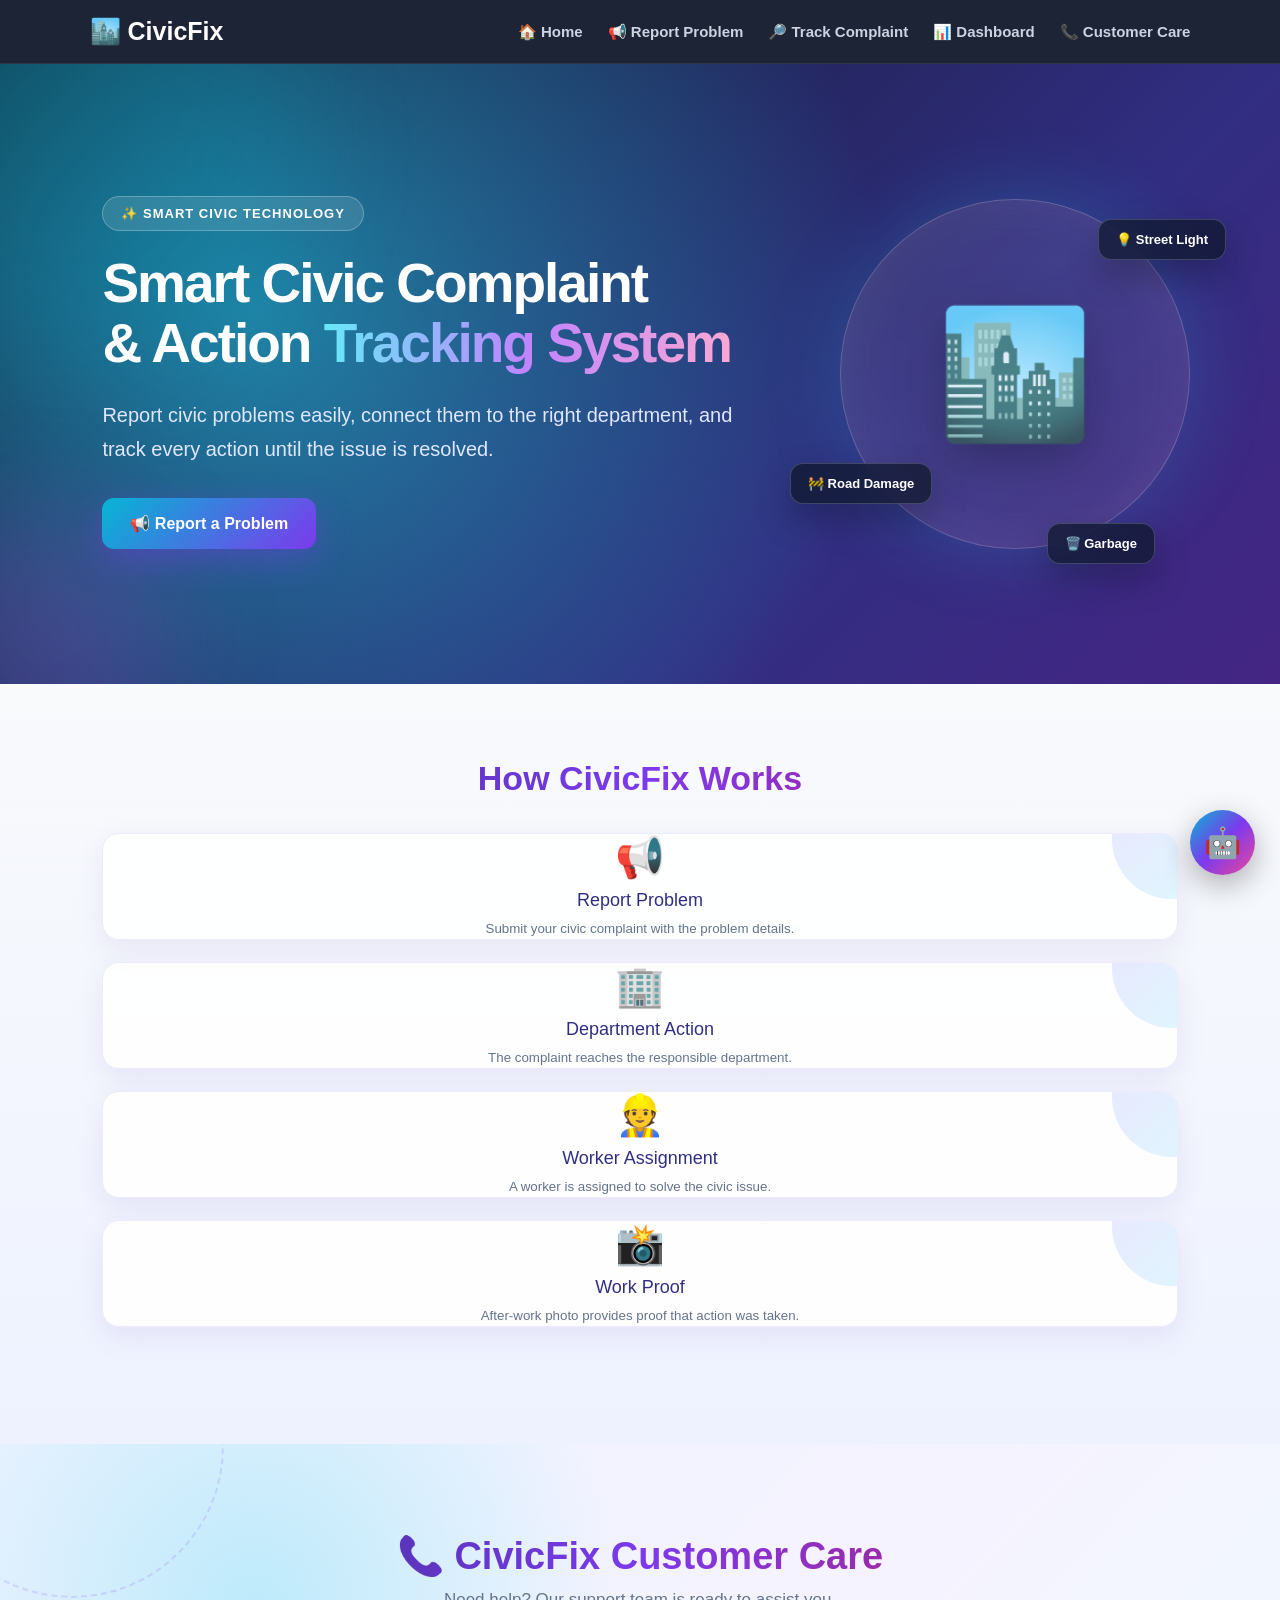
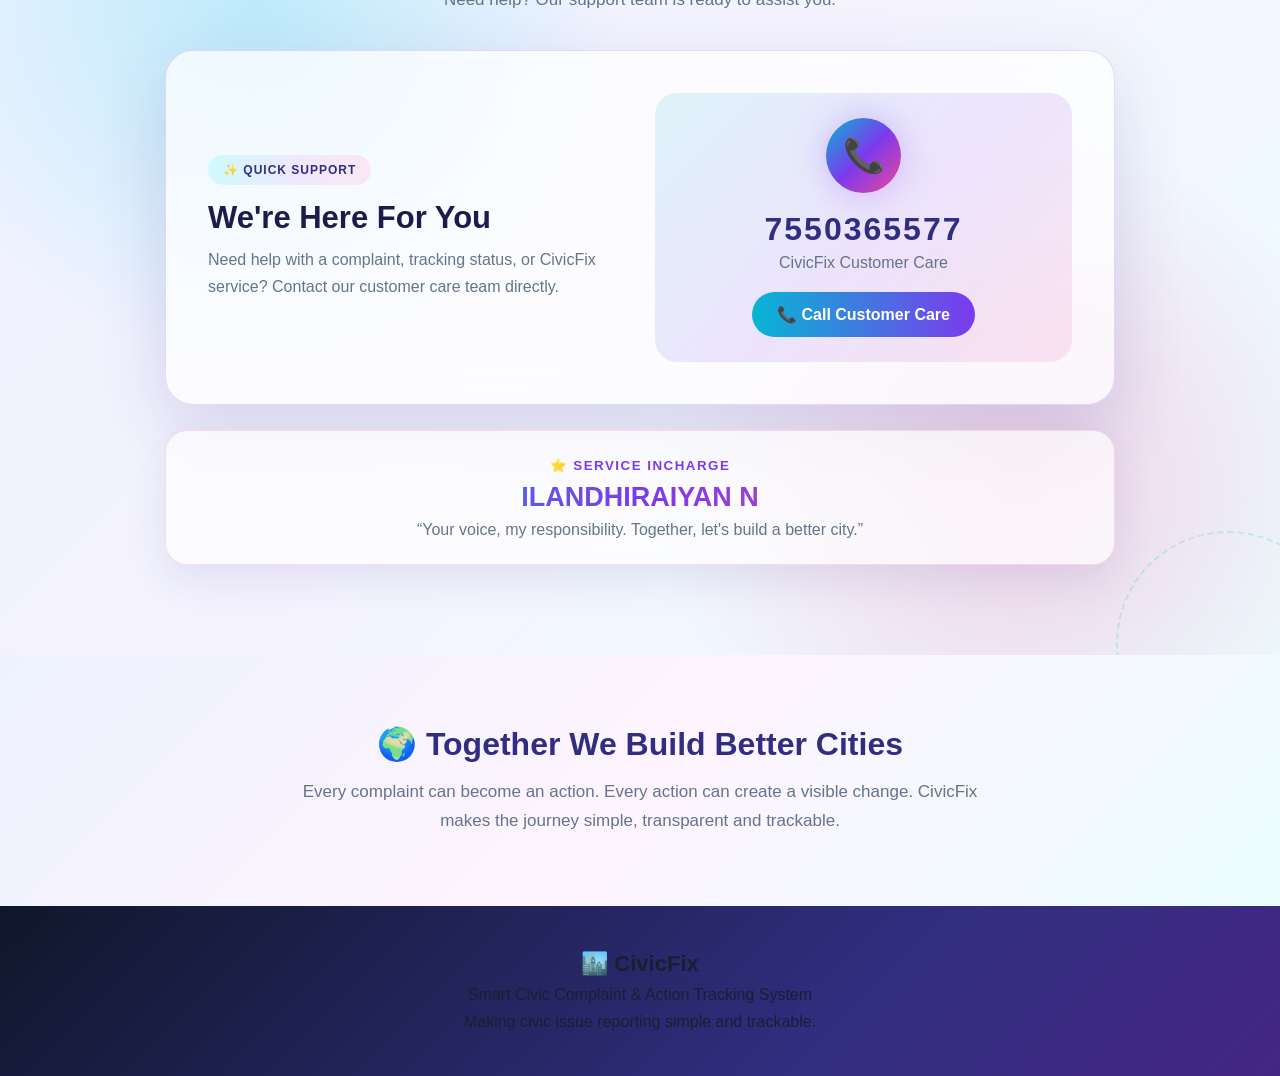
==== commit 38e12dcf: "Connect CivicFix AI to Render backend" ====
--- a/index.html
+++ b/index.html
@@ -1,4 +1,3 @@
-```html
 <!DOCTYPE html>
 <html lang="en">
 
@@ -60,39 +59,27 @@
             100% { background-position: 0% 50%; }
         }
 
-        /* Floating circles */
-
         .hero::before {
             content: "";
             position: absolute;
-
             width: 420px;
             height: 420px;
-
             border-radius: 50%;
-
             border: 1px solid rgba(255,255,255,0.18);
-
             right: -120px;
             top: -120px;
-
             animation: circleRotate 12s linear infinite;
         }
 
         .hero::after {
             content: "";
             position: absolute;
-
             width: 250px;
             height: 250px;
-
             border-radius: 50%;
-
             border: 1px solid rgba(255,255,255,0.16);
-
             left: -80px;
             bottom: -80px;
-
             animation: circleRotate 9s linear infinite reverse;
         }
 
@@ -109,8 +96,6 @@
                 transform: rotate(360deg) scale(1);
             }
         }
-
-        /* Hero content */
 
         .hero-text {
             position: relative;
@@ -138,25 +123,17 @@
             }
         }
 
-        /* Badge */
-
         .hero-text::before {
             content:
                 "✨ SMART CIVIC TECHNOLOGY";
 
             display: inline-block;
-
             padding: 9px 18px;
-
             margin-bottom: 22px;
-
             border-radius: 50px;
-
             color: white;
-
             font-size: 13px;
             font-weight: 700;
-
             letter-spacing: 1px;
 
             background:
@@ -181,16 +158,12 @@
                 transform: translateY(-7px);
             }
         }
-
-        /* Heading */
 
         .hero h1 {
             font-size: 55px;
             line-height: 1.1;
             color: white;
-
             margin-bottom: 24px;
-
             letter-spacing: -2px;
             max-width: 780px;
 
@@ -224,18 +197,14 @@
 
             -webkit-background-clip: text;
             -webkit-text-fill-color: transparent;
-
             background-clip: text;
         }
 
         .hero p {
             font-size: 20px;
             line-height: 1.7;
-
             color: #e0e7ff;
-
             max-width: 650px;
-
             margin-bottom: 32px;
 
             animation:
@@ -255,11 +224,8 @@
             }
         }
 
-        /* Main button */
-
         .hero .btn {
             padding: 16px 28px;
-
             border-radius: 12px;
 
             background:
@@ -307,32 +273,21 @@
                 rgba(236,72,153,0.45);
         }
 
-        /* ==============================
-           FLOATING CITY VISUAL
-        ============================== */
-
         .hero-visual {
             position: absolute;
-
             right: 7%;
             top: 50%;
-
             transform: translateY(-50%);
-
             width: 350px;
             height: 350px;
-
             z-index: 4;
         }
 
         .city-orb {
             width: 100%;
             height: 100%;
-
             border-radius: 50%;
-
             display: flex;
-
             align-items: center;
             justify-content: center;
 
@@ -391,15 +346,10 @@
             }
         }
 
-        /* Floating problem cards */
-
         .floating-problem {
             position: absolute;
-
             padding: 12px 17px;
-
             border-radius: 13px;
-
             color: white;
 
             background:
@@ -416,9 +366,7 @@
                 rgba(0,0,0,0.25);
 
             font-size: 13px;
-
             font-weight: 700;
-
             white-space: nowrap;
         }
 
@@ -458,10 +406,6 @@
                 transform: translateY(-11px);
             }
         }
-
-        /* ==============================
-           HOW IT WORKS
-        ============================== */
 
         .section {
             background:
@@ -485,7 +429,6 @@
 
             -webkit-background-clip: text;
             -webkit-text-fill-color: transparent;
-
             background-clip: text;
         }
 
@@ -670,7 +613,6 @@
 
             -webkit-background-clip: text;
             -webkit-text-fill-color: transparent;
-
             background-clip: text;
 
             margin-bottom: 12px;
@@ -681,9 +623,7 @@
             z-index: 2;
 
             color: #64748b;
-
             font-size: 17px;
-
             margin-bottom: 40px;
         }
 
@@ -692,16 +632,11 @@
             z-index: 3;
 
             max-width: 950px;
-
             margin: auto;
-
             padding: 42px;
 
             display: grid;
-
-            grid-template-columns:
-                1fr 1fr;
-
+            grid-template-columns: 1fr 1fr;
             gap: 30px;
 
             text-align: left;
@@ -756,11 +691,9 @@
 
         .care-badge {
             display: inline-block;
-
             width: fit-content;
 
             padding: 8px 15px;
-
             border-radius: 50px;
 
             color: #312e81;
@@ -775,9 +708,7 @@
 
             font-size: 12px;
             font-weight: 800;
-
             letter-spacing: 1px;
-
             margin-bottom: 15px;
 
             animation:
@@ -798,7 +729,6 @@
         .care-left h3 {
             font-size: 31px;
             color: #1e1b4b;
-
             margin-bottom: 10px;
         }
 
@@ -814,7 +744,6 @@
             align-items: center;
 
             padding: 25px;
-
             border-radius: 22px;
 
             background:
@@ -862,6 +791,7 @@
 
             50% {
                 transform: scale(1.1);
+
                 box-shadow:
                     0 0 55px
                     rgba(236,72,153,0.42);
@@ -872,9 +802,7 @@
             margin: 18px 0 6px;
 
             font-size: 32px;
-
             font-weight: 900;
-
             letter-spacing: 2px;
 
             color: #312e81;
@@ -893,9 +821,7 @@
             border-radius: 50px;
 
             text-decoration: none;
-
             color: white;
-
             font-weight: 800;
 
             background:
@@ -969,15 +895,12 @@
 
         .service-incharge small {
             color: #7c3aed;
-
             font-weight: 800;
-
             letter-spacing: 1.5px;
         }
 
         .service-incharge h3 {
             margin-top: 8px;
-
             font-size: 27px;
 
             background:
@@ -990,7 +913,6 @@
 
             -webkit-background-clip: text;
             -webkit-text-fill-color: transparent;
-
             background-clip: text;
         }
 
@@ -998,10 +920,6 @@
             margin-top: 8px;
             color: #64748b;
         }
-
-        /* ==============================
-           CIVIC MESSAGE
-        ============================== */
 
         .civic-message {
             padding: 70px 8%;
@@ -1031,10 +949,6 @@
             font-size: 17px;
             line-height: 1.7;
         }
-
-        /* ==============================
-           FOOTER
-        ============================== */
 
         footer {
             background:
@@ -1068,8 +982,300 @@
         }
 
         /* ==============================
-           MOBILE
+           CIVICFIX AI ASSISTANT
         ============================== */
+
+        #civicAiButton {
+            position: fixed;
+            right: 25px;
+            bottom: 25px;
+
+            width: 65px;
+            height: 65px;
+
+            border-radius: 50%;
+
+            display: flex;
+            align-items: center;
+            justify-content: center;
+
+            background:
+                linear-gradient(
+                    135deg,
+                    #06b6d4,
+                    #7c3aed,
+                    #ec4899
+                );
+
+            color: white;
+            font-size: 30px;
+
+            cursor: pointer;
+
+            box-shadow:
+                0 10px 30px
+                rgba(0,0,0,0.30);
+
+            z-index: 9999;
+
+            transition: .3s;
+
+            animation:
+                aiButtonPulse
+                2.5s ease-in-out infinite;
+        }
+
+        #civicAiButton:hover {
+            transform:
+                scale(1.12)
+                rotate(5deg);
+        }
+
+        @keyframes aiButtonPulse {
+            0%,100% {
+                box-shadow:
+                    0 10px 30px
+                    rgba(0,0,0,0.30);
+            }
+
+            50% {
+                box-shadow:
+                    0 10px 45px
+                    rgba(124,58,237,0.60);
+            }
+        }
+
+        #civicAiChat {
+            position: fixed;
+
+            right: 25px;
+            bottom: 105px;
+
+            width: 350px;
+            height: 500px;
+
+            background: white;
+
+            border-radius: 20px;
+
+            overflow: hidden;
+
+            box-shadow:
+                0 20px 60px
+                rgba(0,0,0,0.30);
+
+            z-index: 9998;
+
+            display: none;
+
+            flex-direction: column;
+
+            border:
+                1px solid
+                rgba(124,58,237,0.15);
+        }
+
+        .ai-header {
+            background:
+                linear-gradient(
+                    135deg,
+                    #0f172a,
+                    #312e81,
+                    #581c87,
+                    #831843
+                );
+
+            color: white;
+
+            padding: 18px;
+
+            display: flex;
+
+            justify-content: space-between;
+            align-items: center;
+        }
+
+        .ai-header strong {
+            display: block;
+            font-size: 18px;
+        }
+
+        .ai-header small {
+            display: block;
+            margin-top: 3px;
+            opacity: .8;
+            font-size: 12px;
+        }
+
+        .ai-header button {
+            border: none;
+            background: transparent;
+            color: white;
+
+            font-size: 20px;
+
+            cursor: pointer;
+
+            width: 35px;
+            height: 35px;
+
+            border-radius: 50%;
+
+            transition: .3s;
+        }
+
+        .ai-header button:hover {
+            background:
+                rgba(255,255,255,0.15);
+
+            transform: rotate(90deg);
+        }
+
+        .ai-messages {
+            flex: 1;
+
+            padding: 15px;
+
+            overflow-y: auto;
+
+            background:
+                linear-gradient(
+                    180deg,
+                    #f8fafc,
+                    #eef2ff
+                );
+        }
+
+        .ai-message {
+            max-width: 85%;
+
+            padding: 12px 14px;
+
+            margin-bottom: 12px;
+
+            border-radius: 15px;
+
+            line-height: 1.5;
+
+            font-size: 14px;
+
+            white-space: pre-wrap;
+
+            word-wrap: break-word;
+
+            animation:
+                aiMessageIn
+                .3s ease;
+        }
+
+        @keyframes aiMessageIn {
+            from {
+                opacity: 0;
+                transform: translateY(8px);
+            }
+
+            to {
+                opacity: 1;
+                transform: translateY(0);
+            }
+        }
+
+        .ai-message.bot {
+            background:
+                #eef2ff;
+
+            color:
+                #1e1b4b;
+
+            border-bottom-left-radius:
+                4px;
+
+            border:
+                1px solid
+                rgba(124,58,237,0.08);
+        }
+
+        .ai-message.user {
+            background:
+                linear-gradient(
+                    135deg,
+                    #06b6d4,
+                    #7c3aed
+                );
+
+            color: white;
+
+            margin-left: auto;
+
+            border-bottom-right-radius:
+                4px;
+        }
+
+        .ai-input-area {
+            display: flex;
+
+            padding: 12px;
+
+            gap: 8px;
+
+            border-top:
+                1px solid #e5e7eb;
+
+            background: white;
+        }
+
+        .ai-input-area input {
+            flex: 1;
+
+            padding: 12px;
+
+            border:
+                1px solid #d1d5db;
+
+            border-radius: 12px;
+
+            outline: none;
+
+            font-size: 14px;
+        }
+
+        .ai-input-area input:focus {
+            border-color:
+                #7c3aed;
+
+            box-shadow:
+                0 0 0 3px
+                rgba(124,58,237,0.10);
+        }
+
+        .ai-input-area button {
+            width: 45px;
+
+            border: none;
+
+            border-radius: 12px;
+
+            background:
+                linear-gradient(
+                    135deg,
+                    #06b6d4,
+                    #7c3aed,
+                    #ec4899
+                );
+
+            color: white;
+
+            font-size: 18px;
+
+            cursor: pointer;
+
+            transition: .3s;
+        }
+
+        .ai-input-area button:hover {
+            transform:
+                scale(1.08);
+        }
 
         @media (max-width: 900px) {
 
@@ -1134,6 +1340,29 @@
             .care-left h3 {
                 font-size: 25px;
             }
+
+            #civicAiChat {
+                right: 10px;
+                left: 10px;
+
+                bottom: 90px;
+
+                width: auto;
+
+                height: 70vh;
+
+                max-height: 560px;
+
+                border-radius: 18px;
+            }
+
+            #civicAiButton {
+                right: 18px;
+                bottom: 18px;
+
+                width: 60px;
+                height: 60px;
+            }
         }
 
     </style>
@@ -1174,10 +1403,6 @@
 
 </header>
 
-
-<!-- =========================
-     HERO
-========================= -->
 
 <section class="hero">
 
@@ -1245,10 +1470,6 @@
 </section>
 
 
-<!-- =========================
-     HOW CIVICFIX WORKS
-========================= -->
-
 <section class="section">
 
     <h2>
@@ -1259,9 +1480,7 @@
 
         <div class="stat-card">
 
-            <h3>
-                📢
-            </h3>
+            <h3>📢</h3>
 
             <p>
                 Report Problem
@@ -1277,9 +1496,7 @@
 
         <div class="stat-card">
 
-            <h3>
-                🏢
-            </h3>
+            <h3>🏢</h3>
 
             <p>
                 Department Action
@@ -1295,9 +1512,7 @@
 
         <div class="stat-card">
 
-            <h3>
-                👷
-            </h3>
+            <h3>👷</h3>
 
             <p>
                 Worker Assignment
@@ -1313,9 +1528,7 @@
 
         <div class="stat-card">
 
-            <h3>
-                📸
-            </h3>
+            <h3>📸</h3>
 
             <p>
                 Work Proof
@@ -1332,10 +1545,6 @@
 
 </section>
 
-
-<!-- =========================
-     CUSTOMER CARE
-========================= -->
 
 <section class="customer-section">
 
@@ -1415,10 +1624,6 @@
 </section>
 
 
-<!-- =========================
-     CIVIC MESSAGE
-========================= -->
-
 <section class="civic-message">
 
     <h2>
@@ -1437,10 +1642,6 @@
 </section>
 
 
-<!-- =========================
-     FOOTER
-========================= -->
-
 <footer>
 
     <h3>
@@ -1458,7 +1659,293 @@
 </footer>
 
 
+<!-- ==============================
+     CIVICFIX AI ASSISTANT
+============================== -->
+
+<div
+    id="civicAiButton"
+    onclick="toggleCivicAI()"
+    title="Open CivicFix AI"
+>
+    🤖
+</div>
+
+
+<div id="civicAiChat">
+
+    <div class="ai-header">
+
+        <div>
+
+            <strong>
+                🤖 CivicFix AI
+            </strong>
+
+            <small>
+                Free Local AI Assistant
+            </small>
+
+        </div>
+
+        <button
+            onclick="toggleCivicAI()"
+            aria-label="Close AI"
+        >
+            ✕
+        </button>
+
+    </div>
+
+
+    <div
+        id="aiMessages"
+        class="ai-messages"
+    >
+
+        <div class="ai-message bot">
+
+            Vanakkam! 👋
+
+            Naan CivicFix AI Assistant.
+
+            Ungal civic problem enna?
+            Sollunga.
+
+        </div>
+
+    </div>
+
+
+    <div class="ai-input-area">
+
+        <input
+            type="text"
+            id="aiInput"
+            placeholder="Type your civic problem..."
+            autocomplete="off"
+        >
+
+        <button
+            onclick="sendCivicAI()"
+            aria-label="Send message"
+        >
+            ➤
+        </button>
+
+    </div>
+
+</div>
+
+
+<script>
+
+    /* ==============================
+       CIVICFIX AI
+       RENDER FASTAPI BACKEND
+    ============================== */
+
+    const CIVIC_AI_API =
+        "https://civicfix-backend-ef93.onrender.com";
+
+
+    function toggleCivicAI() {
+
+        const chat =
+            document.getElementById("civicAiChat");
+
+
+        if (chat.style.display === "flex") {
+
+            chat.style.display = "none";
+
+        } else {
+
+            chat.style.display = "flex";
+
+
+            setTimeout(() => {
+
+                document
+                    .getElementById("aiInput")
+                    .focus();
+
+            }, 100);
+
+        }
+
+    }
+
+
+    async function sendCivicAI() {
+
+        const input =
+            document.getElementById("aiInput");
+
+
+        const messages =
+            document.getElementById("aiMessages");
+
+
+        const message =
+            input.value.trim();
+
+
+        if (!message) {
+            return;
+        }
+
+
+        /* USER MESSAGE */
+
+        const userMessage =
+            document.createElement("div");
+
+
+        userMessage.className =
+            "ai-message user";
+
+
+        userMessage.textContent =
+            message;
+
+
+        messages.appendChild(
+            userMessage
+        );
+
+
+        input.value = "";
+
+
+        /* THINKING MESSAGE */
+
+        const loadingMessage =
+            document.createElement("div");
+
+
+        loadingMessage.className =
+            "ai-message bot";
+
+
+        loadingMessage.textContent =
+            "🤖 Thinking...";
+
+
+        messages.appendChild(
+            loadingMessage
+        );
+
+
+        messages.scrollTop =
+            messages.scrollHeight;
+
+
+        try {
+
+            const formData =
+                new FormData();
+
+
+            formData.append(
+                "message",
+                message
+            );
+
+
+            const response =
+                await fetch(
+                    `${CIVIC_AI_API}/ai-chat`,
+                    {
+                        method: "POST",
+                        body: formData
+                    }
+                );
+
+
+            if (!response.ok) {
+
+                throw new Error(
+                    "AI server error"
+                );
+
+            }
+
+
+            const data =
+                await response.json();
+
+
+            loadingMessage.remove();
+
+
+            /* AI RESPONSE */
+
+            const botMessage =
+                document.createElement("div");
+
+
+            botMessage.className =
+                "ai-message bot";
+
+
+            botMessage.textContent =
+                data.reply ||
+                "Sorry, I couldn't generate a response.";
+
+
+            messages.appendChild(
+                botMessage
+            );
+
+
+        } catch (error) {
+
+            console.error(
+                "CivicFix AI Error:",
+                error
+            );
+
+
+            loadingMessage.textContent =
+                "Sorry 😔 AI service temporarily unavailable.\n\n" +
+                "Please try again later.";
+
+        }
+
+
+        messages.scrollTop =
+            messages.scrollHeight;
+
+    }
+
+
+    /* ==============================
+       ENTER KEY SUPPORT
+    ============================== */
+
+    document
+        .getElementById("aiInput")
+        .addEventListener(
+            "keydown",
+            function(event) {
+
+                if (
+                    event.key === "Enter"
+                ) {
+
+                    event.preventDefault();
+
+                    sendCivicAI();
+
+                }
+
+            }
+        );
+
+</script>
+
+
 </body>
 
-</html>
-```
+</html>
